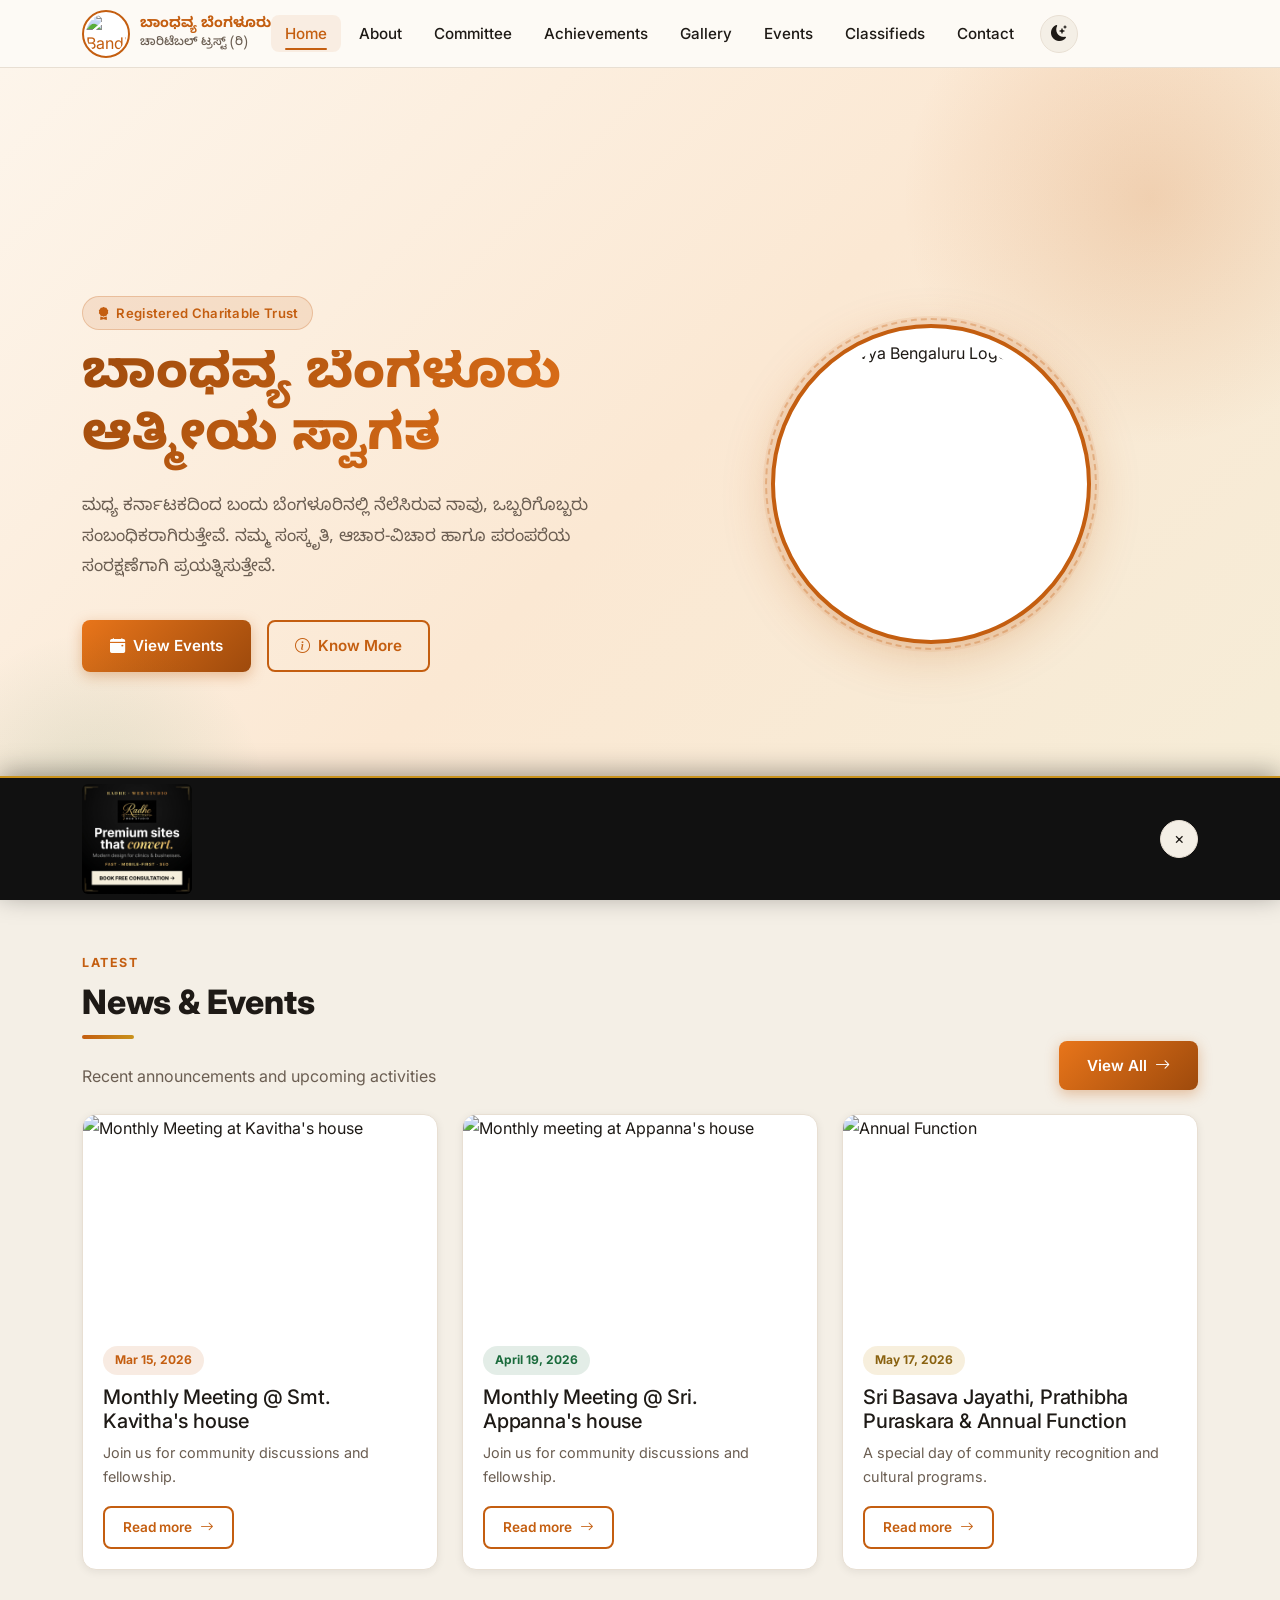
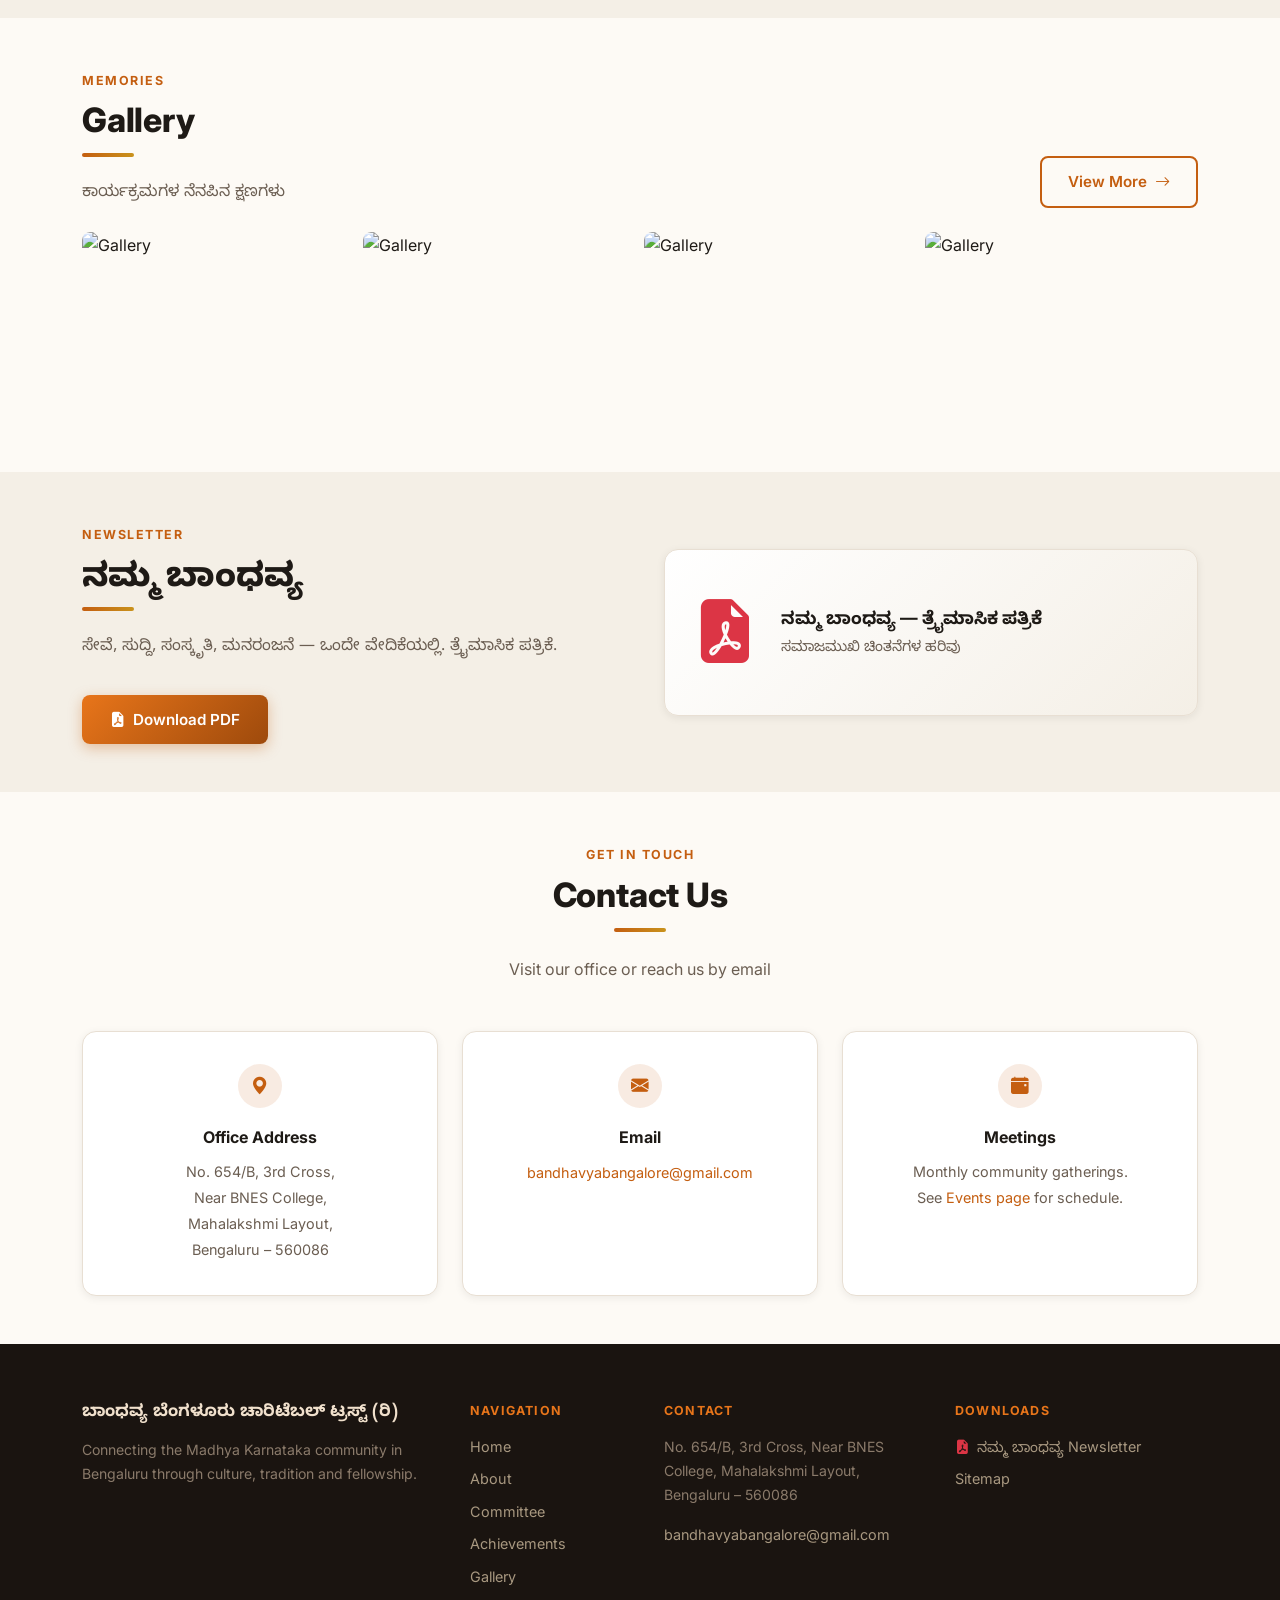
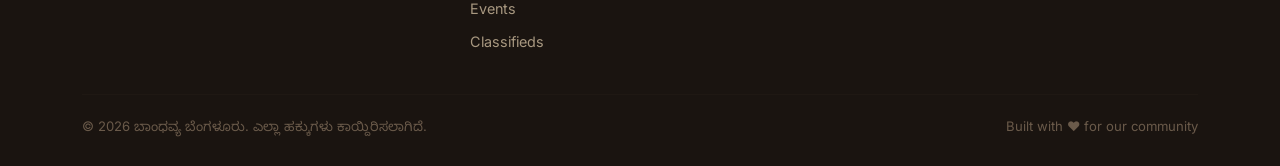
==== index.html @ 31bcb701 "Added classifieds" ====
<!doctype html>
<html lang="en" data-theme="light">

<head>
  <meta charset="utf-8" />
  <meta name="viewport" content="width=device-width, initial-scale=1" />
  <title>Bandhavya Bengaluru — Official Website</title>
  <meta name="description"
    content="Official website of Bandhavya Bengaluru Charitable Trust (R). Explore our activities, events, gallery, and ways to connect with our community." />
  <link rel="icon" href="favicon.ico" />
  <link href="https://cdn.jsdelivr.net/npm/bootstrap@5.3.3/dist/css/bootstrap.min.css" rel="stylesheet" />
  <link href="https://cdn.jsdelivr.net/npm/bootstrap-icons@1.11.3/font/bootstrap-icons.css" rel="stylesheet" />
  <link href="assets/css/style.css" rel="stylesheet" />
</head>

<body>



  <!-- ── Navbar ── -->
  <nav class="site-navbar" id="siteNavbar">
    <div class="container h-100 d-flex align-items-center justify-content-between">
      <a class="navbar-brand-logo" href="index.html"><img src="assets/images/logos/logo.png" alt="Bandhavya Bengaluru Logo" class="nav-logo"/><span class="navbar-brand-text kannada">ಬಾಂಧವ್ಯ ಬೆಂಗಳೂರು<br/><small>ಚಾರಿಟೆಬಲ್ ಟ್ರಸ್ಟ್ (ರಿ)</small></span></a>

      <button class="navbar-toggler d-lg-none border-0 bg-transparent" type="button" data-bs-toggle="collapse"
        data-bs-target="#mainNav" aria-controls="mainNav" aria-expanded="false" aria-label="Toggle navigation"
        style="font-size:1.4rem;color:var(--text);">
        <i class="bi bi-list"></i>
      </button>

      <div class="collapse navbar-collapse d-lg-flex align-items-center gap-1" id="mainNav">
        <a class="nav-link active" href="index.html">Home</a>
        <a class="nav-link" href="about.html">About</a>
        <a class="nav-link" href="committee.html">Committee</a>
        <a class="nav-link" href="achievements.html">Achievements</a>
        <a class="nav-link" href="gallery.html">Gallery</a>
        <a class="nav-link" href="events.html">Events</a>
        <a class="nav-link" href="classifieds.html">Classifieds</a>
        <a class="nav-link" href="#contact">Contact</a>
        <button class="btn-theme ms-2" id="themeToggle" title="Toggle dark mode">
          <i class="bi bi-moon-stars-fill" id="themeIcon"></i>
        </button>
      </div>
    </div>
  </nav>

  <!-- ── Hero ── -->
  <section class="hero-section">
    <div class="container">
      <div class="row align-items-center g-5">
        <div class="col-lg-6 reveal">
          <div class="hero-badge"><i class="bi bi-award-fill"></i> Registered Charitable Trust</div>
          <h1 class="hero-title kannada">ಬಾಂಧವ್ಯ ಬೆಂಗಳೂರು<br />ಆತ್ಮೀಯ ಸ್ವಾಗತ</h1>
          <p class="hero-subtitle">ಮಧ್ಯ ಕರ್ನಾಟಕದಿಂದ ಬಂದು ಬೆಂಗಳೂರಿನಲ್ಲಿ ನೆಲೆಸಿರುವ ನಾವು, ಒಬ್ಬರಿಗೊಬ್ಬರು
            ಸಂಬಂಧಿಕರಾಗಿರುತ್ತೇವೆ. ನಮ್ಮ ಸಂಸ್ಕೃತಿ, ಆಚಾರ-ವಿಚಾರ ಹಾಗೂ ಪರಂಪರೆಯ ಸಂರಕ್ಷಣೆಗಾಗಿ ಪ್ರಯತ್ನಿಸುತ್ತೇವೆ.</p>
          <div class="d-flex flex-wrap gap-3">
            <a class="btn-brand" href="events.html"><i class="bi bi-calendar-event-fill"></i> View Events</a>
            <a class="btn-outline-brand" href="about.html"><i class="bi bi-info-circle"></i> Know More</a>
          </div>
        </div>
        <div class="col-lg-6 reveal reveal-delay-2 d-flex justify-content-center align-items-center">
          <div class="hero-logo-wrap">
            <img src="assets/images/logos/logo.png" alt="Bandhavya Bengaluru Logo" class="hero-logo-img"/>
          </div>
        </div>
      </div>
    </div>
  </section>



  <!-- ── News & Events ── -->
  <section class="py-5 bg-muted-section" id="events-preview">
    <div class="container">
      <div class="d-flex justify-content-between align-items-end mb-4 flex-wrap gap-2">
        <div class="reveal">
          <span class="section-label">Latest</span>
          <h2 class="section-title">News &amp; Events</h2>
          <div class="divider"></div>
          <p class="section-sub mb-0">Recent announcements and upcoming activities</p>
        </div>
        <a class="btn-brand reveal" href="events.html">View All <i class="bi bi-arrow-right"></i></a>
      </div>
      <div class="row g-4">
        <div class="col-md-4 reveal reveal-delay-1">
          <article class="site-card">
            <div style="overflow:hidden;">
              <img class="card-img" src="assets/images/events/ev-1.jpg" alt="Monthly Meeting at Kavitha's house" />
            </div>
            <div class="card-body">
              <span class="event-badge badge-orange">Mar 15, 2026</span>
              <h3 class="h5 mb-2">Monthly Meeting @ Smt. Kavitha's house</h3>
              <p class="mb-3" style="color:var(--text-muted);font-size:.9rem;">Join us for community discussions and
                fellowship.</p>
              <a class="btn-outline-brand" style="font-size:.85rem;padding:8px 18px;" href="events.html">Read more <i
                  class="bi bi-arrow-right"></i></a>
            </div>
          </article>
        </div>
        <div class="col-md-4 reveal reveal-delay-2">
          <article class="site-card">
            <div style="overflow:hidden;">
              <img class="card-img" src="assets/images/events/ev-1.jpg" alt="Monthly meeting at Appanna's house" />
            </div>
            <div class="card-body">
              <span class="event-badge badge-green">April 19, 2026</span>
              <h3 class="h5 mb-2">Monthly Meeting @ Sri. Appanna's house</h3>
              <p class="mb-3" style="color:var(--text-muted);font-size:.9rem;">Join us for community discussions and
                fellowship.</p>
              <a class="btn-outline-brand" style="font-size:.85rem;padding:8px 18px;" href="events.html">Read more <i
                  class="bi bi-arrow-right"></i></a>
            </div>
          </article>
        </div>
        <div class="col-md-4 reveal reveal-delay-3">
          <article class="site-card">
            <div style="overflow:hidden;">
              <img class="card-img" src="assets/images/events/ev-3.jpg" alt="Annual Function" />
            </div>
            <div class="card-body">
              <span class="event-badge badge-gold">May 17, 2026</span>
              <h3 class="h5 mb-2">Sri Basava Jayathi, Prathibha Puraskara &amp; Annual Function</h3>
              <p class="mb-3" style="color:var(--text-muted);font-size:.9rem;">A special day of community recognition
                and cultural programs.</p>
              <a class="btn-outline-brand" style="font-size:.85rem;padding:8px 18px;" href="events.html">Read more <i
                  class="bi bi-arrow-right"></i></a>
            </div>
          </article>
        </div>
      </div>
    </div>
  </section>

  <!-- ── Gallery Preview ── -->
  <section class="py-5">
    <div class="container">
      <div class="d-flex justify-content-between align-items-end mb-4 flex-wrap gap-2">
        <div class="reveal">
          <span class="section-label">Memories</span>
          <h2 class="section-title">Gallery</h2>
          <div class="divider"></div>
          <p class="section-sub mb-0 kannada">ಕಾರ್ಯಕ್ರಮಗಳ ನೆನಪಿನ ಕ್ಷಣಗಳು</p>
        </div>
        <a class="btn-outline-brand reveal" href="gallery.html">View More <i class="bi bi-arrow-right"></i></a>
      </div>
      <div class="row g-2 reveal">
        <div class="col-6 col-md-3">
          <div class="gallery-item" data-bs-toggle="modal" data-bs-target="#lightboxModal"
            data-img="assets/images/gallery/g1.jpg">
            <img src="assets/images/gallery/g1.jpg" alt="Gallery"
              style="height:180px;object-fit:cover;width:100%;border-radius:var(--radius-sm);" />
            <div class="gallery-overlay"><i class="bi bi-zoom-in"></i></div>
          </div>
        </div>
        <div class="col-6 col-md-3">
          <div class="gallery-item" data-bs-toggle="modal" data-bs-target="#lightboxModal"
            data-img="assets/images/gallery/g2.jpg">
            <img src="assets/images/gallery/g2.jpg" alt="Gallery"
              style="height:180px;object-fit:cover;width:100%;border-radius:var(--radius-sm);" />
            <div class="gallery-overlay"><i class="bi bi-zoom-in"></i></div>
          </div>
        </div>
        <div class="col-6 col-md-3">
          <div class="gallery-item" data-bs-toggle="modal" data-bs-target="#lightboxModal"
            data-img="assets/images/gallery/g3.jpg">
            <img src="assets/images/gallery/g3.jpg" alt="Gallery"
              style="height:180px;object-fit:cover;width:100%;border-radius:var(--radius-sm);" />
            <div class="gallery-overlay"><i class="bi bi-zoom-in"></i></div>
          </div>
        </div>
        <div class="col-6 col-md-3">
          <div class="gallery-item" data-bs-toggle="modal" data-bs-target="#lightboxModal"
            data-img="assets/images/gallery/g4.jpg">
            <img src="assets/images/gallery/g4.jpg" alt="Gallery"
              style="height:180px;object-fit:cover;width:100%;border-radius:var(--radius-sm);" />
            <div class="gallery-overlay"><i class="bi bi-zoom-in"></i></div>
          </div>
        </div>
      </div>
    </div>
  </section>

  <!-- ── Newsletter Download ── -->
  <section class="py-5 bg-muted-section">
    <div class="container">
      <div class="row align-items-center g-5">
        <div class="col-lg-6 reveal">
          <span class="section-label">Newsletter</span>
          <h2 class="section-title">ನಮ್ಮ ಬಾಂಧವ್ಯ</h2>
          <div class="divider"></div>
          <p class="section-sub kannada">ಸೇವೆ, ಸುದ್ದಿ, ಸಂಸ್ಕೃತಿ, ಮನರಂಜನೆ — ಒಂದೇ ವೇದಿಕೆಯಲ್ಲಿ. ತ್ರೈಮಾಸಿಕ ಪತ್ರಿಕೆ.</p>
          <a href="assets/newsletters/namma-bandhavya.pdf" target="_blank" rel="noopener" class="btn-brand">
            <i class="bi bi-file-earmark-pdf-fill"></i> Download PDF
          </a>
        </div>
        <div class="col-lg-6 reveal reveal-delay-2">
          <div class="download-card d-flex align-items-center gap-4">
            <i class="bi bi-file-earmark-pdf-fill text-danger" style="font-size:4rem;flex-shrink:0;"></i>
            <div>
              <div class="fw-bold mb-1" style="font-size:1.1rem;">ನಮ್ಮ ಬಾಂಧವ್ಯ — ತ್ರೈಮಾಸಿಕ ಪತ್ರಿಕೆ</div>
              <div style="color:var(--text-muted);font-size:.9rem;" class="kannada">ಸಮಾಜಮುಖಿ ಚಿಂತನೆಗಳ ಹರಿವು</div>
            </div>
          </div>
        </div>
      </div>
    </div>
  </section>


  <!-- ── Contact ── -->
  <section class="py-5" id="contact">
    <div class="container">
      <div class="text-center mb-5 reveal">
        <span class="section-label">Get in Touch</span>
        <h2 class="section-title">Contact Us</h2>
        <div class="divider mx-auto"></div>
        <p class="section-sub">Visit our office or reach us by email</p>
      </div>
      <div class="row g-4 justify-content-center">
        <div class="col-md-4 reveal reveal-delay-1">
          <div class="contact-card text-center h-100">
            <div class="contact-icon mx-auto mb-3"><i class="bi bi-geo-alt-fill"></i></div>
            <div class="fw-bold mb-2">Office Address</div>
            <div style="color:var(--text-muted);font-size:.9rem;line-height:1.8;">
              No. 654/B, 3rd Cross,<br />Near BNES College,<br />Mahalakshmi Layout,<br />Bengaluru – 560086
            </div>
          </div>
        </div>
        <div class="col-md-4 reveal reveal-delay-2">
          <div class="contact-card text-center h-100">
            <div class="contact-icon mx-auto mb-3"><i class="bi bi-envelope-fill"></i></div>
            <div class="fw-bold mb-2">Email</div>
            <a href="mailto:bandhavyabangalore@gmail.com"
              style="color:var(--brand);font-size:.9rem;">bandhavyabangalore@gmail.com</a>
          </div>
        </div>
        <div class="col-md-4 reveal reveal-delay-3">
          <div class="contact-card text-center h-100">
            <div class="contact-icon mx-auto mb-3"><i class="bi bi-calendar-event-fill"></i></div>
            <div class="fw-bold mb-2">Meetings</div>
            <div style="color:var(--text-muted);font-size:.9rem;line-height:1.8;">Monthly community gatherings.<br />See
              <a href="events.html" style="color:var(--brand);">Events page</a> for schedule.</div>
          </div>
        </div>
      </div>
    </div>
  </section>

  <!-- ── Footer ── -->
  <footer class="site-footer">
    <div class="container">
      <div class="row g-5">
        <div class="col-lg-4">
          <div class="footer-brand kannada">ಬಾಂಧವ್ಯ ಬೆಂಗಳೂರು ಚಾರಿಟೆಬಲ್ ಟ್ರಸ್ಟ್ (ರಿ)</div>
          <p class="footer-tagline mt-2">Connecting the Madhya Karnataka community in Bengaluru through culture,
            tradition and fellowship.</p>
        </div>
        <div class="col-sm-6 col-lg-2">
          <div class="footer-heading">Navigation</div>
          <a class="footer-link" href="index.html">Home</a>
          <a class="footer-link" href="about.html">About</a>
          <a class="footer-link" href="committee.html">Committee</a>
          <a class="footer-link" href="achievements.html">Achievements</a>
          <a class="footer-link" href="gallery.html">Gallery</a>
          <a class="footer-link" href="events.html">Events</a>
          <a class="footer-link" href="classifieds.html">Classifieds</a>
        </div>
        <div class="col-sm-6 col-lg-3">
          <div class="footer-heading">Contact</div>
          <p class="footer-tagline">No. 654/B, 3rd Cross, Near BNES College, Mahalakshmi Layout, Bengaluru – 560086</p>
          <a class="footer-link" href="mailto:bandhavyabangalore@gmail.com">bandhavyabangalore@gmail.com</a>
        </div>
        <div class="col-lg-3">
          <div class="footer-heading">Downloads</div>
          <a class="footer-link d-flex align-items-center gap-2" href="assets/newsletters/namma-bandhavya.pdf"
            target="_blank" rel="noopener">
            <i class="bi bi-file-earmark-pdf-fill text-danger"></i> ನಮ್ಮ ಬಾಂಧವ್ಯ Newsletter
          </a>
          <a class="footer-link" href="sitemap.xml">Sitemap</a>
        </div>
      </div>
      <hr class="footer-divider" />
      <div class="d-flex justify-content-between flex-wrap gap-2">
        <span class="footer-copy">© <span id="year"></span> ಬಾಂಧವ್ಯ ಬೆಂಗಳೂರು. ಎಲ್ಲಾ ಹಕ್ಕುಗಳು ಕಾಯ್ದಿರಿಸಲಾಗಿದೆ.</span>
        <span class="footer-copy">Built with ❤️ for our community</span>
      </div>
    </div>
  </footer>

  <!-- ── Lightbox Modal ── -->
  <div class="modal fade lightbox-modal" id="lightboxModal" tabindex="-1" aria-hidden="true">
    <div class="modal-dialog modal-dialog-centered modal-lg" style="position:relative;">
      <div class="modal-content">
        <div class="modal-body p-2">
          <button class="lightbox-close" data-bs-dismiss="modal" aria-label="Close">×</button>
          <img id="lightboxImg" src="" alt="Gallery image"
            style="border-radius:var(--radius-md);max-height:82vh;object-fit:contain;width:100%;" />
        </div>
      </div>
    </div>
  </div>

  <!-- ── Sticky Ad ── -->
  <div id="adRibbon" class="ad-ribbon d-none" role="region" aria-label="Sponsored">
    <div class="container d-flex align-items-center justify-content-between gap-2">
      <a href="https://radhewebstudio.com" target="_blank" rel="noopener nofollow sponsored" class="flex-grow-1" aria-label="Radhe Web Studio — Premium websites">
        <img src="assets/images/ads/radhe-webstudio-ad.png" alt="Radhe Web Studio — Premium sites that convert" loading="lazy" />
      </a>
      <button class="btn-theme" id="adRibbonClose" aria-label="Close advertisement" title="Close">×</button>
    </div>
  </div>

  <script src="https://cdn.jsdelivr.net/npm/bootstrap@5.3.3/dist/js/bootstrap.bundle.min.js"></script>
  <script>
    // ── Year
    document.getElementById('year').textContent = new Date().getFullYear();

    // ── Dark Mode
    const root = document.documentElement;
    const toggleBtn = document.getElementById('themeToggle');
    const icon = document.getElementById('themeIcon');
    const saved = localStorage.getItem('bbct-theme') || 'light';
    root.setAttribute('data-theme', saved);
    icon.className = saved === 'dark' ? 'bi bi-sun-fill' : 'bi bi-moon-stars-fill';
    toggleBtn.addEventListener('click', () => {
      const next = root.getAttribute('data-theme') === 'dark' ? 'light' : 'dark';
      root.setAttribute('data-theme', next);
      localStorage.setItem('bbct-theme', next);
      icon.className = next === 'dark' ? 'bi bi-sun-fill' : 'bi bi-moon-stars-fill';
    });

    // ── Navbar scroll shadow
    window.addEventListener('scroll', () => {
      document.getElementById('siteNavbar').classList.toggle('scrolled', window.scrollY > 20);
    });

    // ── Active nav
    document.querySelectorAll('.site-navbar .nav-link').forEach(a => {
      const page = location.pathname.split('/').pop() || 'index.html';
      if (a.getAttribute('href') === page || (page === '' && a.getAttribute('href') === 'index.html')) {
        a.classList.add('active');
      }
    });

    // ── Mobile nav collapse on link click
    document.querySelectorAll('#mainNav .nav-link').forEach(link => {
      link.addEventListener('click', () => {
        const nav = document.getElementById('mainNav');
        const bsCollapse = bootstrap.Collapse.getInstance(nav);
        if (bsCollapse && nav.classList.contains('show')) bsCollapse.hide();
      });
    });

    // ── Scroll reveal
    const observer = new IntersectionObserver((entries) => {
      entries.forEach(e => { if (e.isIntersecting) { e.target.classList.add('visible'); observer.unobserve(e.target); } });
    }, { threshold: 0.12 });
    document.querySelectorAll('.reveal').forEach(el => observer.observe(el));

    // ── Counter animation
    function animateCounter(el) {
      const target = +el.dataset.target;
      const duration = 1600;
      const step = target / (duration / 16);
      let current = 0;
      const timer = setInterval(() => {
        current += step;
        if (current >= target) { el.textContent = target + '+'; clearInterval(timer); }
        else { el.textContent = Math.floor(current); }
      }, 16);
    }
    const statsObs = new IntersectionObserver((entries) => {
      entries.forEach(e => {
        if (e.isIntersecting) {
          e.target.querySelectorAll('[data-target]').forEach(animateCounter);
          statsObs.unobserve(e.target);
        }
      });
    }, { threshold: 0.3 });
    document.querySelectorAll('.stats-section').forEach(s => statsObs.observe(s));

    // ── Lightbox
    document.querySelectorAll('[data-img]').forEach(el => {
      el.addEventListener('click', () => {
        document.getElementById('lightboxImg').src = el.dataset.img;
      });
    });

    // ── Ad ribbon
    const ribbon = document.getElementById('adRibbon');
    setTimeout(() => ribbon && ribbon.classList.remove('d-none'), 1200);
    document.getElementById('adRibbonClose')?.addEventListener('click', () => {
      ribbon.classList.add('d-none');
    });
  </script>
</body>

</html>
---- assets/css/style.css ----
/* =====================================================
   BANDHAVYA BENGALURU — Global Design System
   ===================================================== */

/* ── Google Fonts ── */
@import url('https://fonts.googleapis.com/css2?family=Noto+Sans+Kannada:wght@400;500;600;700&family=Inter:wght@400;500;600;700;800&display=swap');

/* ── CSS Variables ── */
:root {
  --brand:        #C45E10;
  --brand-light:  #E8751A;
  --brand-dark:   #9E4A0C;
  --green:        #1A6B3C;
  --green-light:  #22894E;
  --gold:         #C9921C;
  --bg:           #FDFAF5;
  --bg-card:      #FFFFFF;
  --bg-muted:     #F4EFE6;
  --text:         #1E1A16;
  --text-muted:   #6B5E52;
  --border:       #E8DFD3;
  --shadow-sm:    0 2px 8px rgba(0,0,0,.07);
  --shadow-md:    0 8px 28px rgba(0,0,0,.10);
  --shadow-lg:    0 16px 48px rgba(0,0,0,.14);
  --radius-sm:    8px;
  --radius-md:    14px;
  --radius-lg:    22px;
  --transition:   0.28s cubic-bezier(.4,0,.2,1);
  --navbar-h:     68px;
}

[data-theme="dark"] {
  --bg:         #14110D;
  --bg-card:    #1F1B16;
  --bg-muted:   #2A2318;
  --text:       #F0E8DC;
  --text-muted: #A89880;
  --border:     #3A3028;
  --shadow-sm:  0 2px 8px rgba(0,0,0,.3);
  --shadow-md:  0 8px 28px rgba(0,0,0,.4);
  --shadow-lg:  0 16px 48px rgba(0,0,0,.5);
}

/* ── Reset & Base ── */
*, *::before, *::after { box-sizing: border-box; margin: 0; padding: 0; }

html { scroll-behavior: smooth; font-size: 16px; }

body {
  font-family: 'Inter', 'Noto Sans Kannada', system-ui, sans-serif;
  background: var(--bg);
  color: var(--text);
  line-height: 1.7;
  transition: background var(--transition), color var(--transition);
}

h1,h2,h3,h4,h5,h6 {
  font-weight: 700;
  line-height: 1.25;
  color: var(--text);
  letter-spacing: -0.2px;
}

a { color: var(--brand); text-decoration: none; transition: color var(--transition); }
a:hover { color: var(--brand-dark); }

img { max-width: 100%; height: auto; display: block; }

section { scroll-margin-top: var(--navbar-h); }

/* ── Scrollbar ── */
::-webkit-scrollbar { width: 6px; }
::-webkit-scrollbar-track { background: var(--bg-muted); }
::-webkit-scrollbar-thumb { background: var(--brand); border-radius: 99px; }

/* =====================================================
   TOPBAR
   ===================================================== */
.topbar {
  background: var(--brand-dark);
  color: #fff;
  font-size: .88rem;
  padding: 6px 0;
}
.topbar a { color: #ffe0c8; }
.topbar a:hover { color: #fff; }

/* =====================================================
   NAVBAR
   ===================================================== */
.site-navbar {
  position: sticky;
  top: 0;
  z-index: 1050;
  height: var(--navbar-h);
  background: rgba(253,250,245,.92);
  backdrop-filter: blur(14px);
  -webkit-backdrop-filter: blur(14px);
  border-bottom: 1px solid var(--border);
  transition: background var(--transition), box-shadow var(--transition);
}
[data-theme="dark"] .site-navbar {
  background: rgba(20,17,13,.92);
}
.site-navbar.scrolled {
  box-shadow: var(--shadow-md);
}

/* Mobile nav dropdown — solid full-width background */
@media (max-width: 991px) {
  .site-navbar {
    height: auto;
    min-height: var(--navbar-h);
  }
  .site-navbar > .container {
    flex-wrap: wrap;
    padding-top: 10px;
    padding-bottom: 10px;
  }
  .navbar-collapse.show,
  .navbar-collapse.collapsing {
    width: 100vw;
    position: absolute;
    top: 100%;
    left: 0;
    right: 0;
    background: var(--bg-card);
    border-top: 2px solid var(--brand);
    border-bottom: 1px solid var(--border);
    box-shadow: 0 8px 24px rgba(0,0,0,.12);
    padding: 8px 20px 16px;
    z-index: 999;
  }
  [data-theme="dark"] .navbar-collapse.show,
  [data-theme="dark"] .navbar-collapse.collapsing {
    background: var(--bg-card);
    box-shadow: 0 8px 24px rgba(0,0,0,.4);
  }
  .navbar-collapse .nav-link {
    padding: 12px 16px !important;
    border-radius: var(--radius-sm);
    display: block;
    border-bottom: 1px solid var(--border);
  }
  .navbar-collapse .nav-link:last-of-type {
    border-bottom: none;
  }
  .navbar-collapse .btn-theme {
    margin-top: 12px;
    margin-left: 4px;
  }
}
.navbar-brand-logo {
  display: flex;
  align-items: center;
  gap: 10px;
  text-decoration: none;
  flex-shrink: 0;
}
.navbar-brand-logo:hover { opacity: .88; }
.nav-logo {
  width: 48px;
  height: 48px;
  object-fit: contain;
  border-radius: 50%;
  border: 2px solid var(--brand);
  padding: 2px;
  background: #fff;
  flex-shrink: 0;
  transition: transform var(--transition), box-shadow var(--transition);
}
.navbar-brand-logo:hover .nav-logo {
  transform: scale(1.07);
  box-shadow: 0 0 0 3px rgba(196,94,16,.25);
}
.navbar-brand-text {
  font-family: 'Noto Sans Kannada', sans-serif;
  font-size: .9rem;
  font-weight: 700;
  color: var(--brand) !important;
  line-height: 1.35;
  max-width: 200px;
}
.navbar-brand-text small {
  font-size: .75rem;
  font-weight: 500;
  color: var(--text-muted);
  display: block;
}
.nav-link {
  font-weight: 500;
  font-size: .95rem;
  color: var(--text) !important;
  padding: 6px 14px !important;
  border-radius: var(--radius-sm);
  position: relative;
  transition: color var(--transition), background var(--transition);
}
.nav-link::after {
  content: '';
  position: absolute;
  bottom: 2px; left: 50%; right: 50%;
  height: 2px;
  background: var(--brand);
  border-radius: 99px;
  transition: left var(--transition), right var(--transition);
}
.nav-link:hover, .nav-link.active {
  color: var(--brand) !important;
  background: rgba(196,94,16,.08);
}
.nav-link:hover::after, .nav-link.active::after {
  left: 14px; right: 14px;
}

/* Dark mode toggle button */
.btn-theme {
  width: 38px; height: 38px;
  border: 1px solid var(--border);
  border-radius: 50%;
  background: var(--bg-muted);
  color: var(--text);
  display: flex; align-items: center; justify-content: center;
  cursor: pointer;
  transition: all var(--transition);
  font-size: 1rem;
}
.btn-theme:hover {
  background: var(--brand);
  color: #fff;
  border-color: var(--brand);
}

/* =====================================================
   DEV NOTICE (scrolling ticker)
   ===================================================== */
.dev-notice {
  background: #FFF3CD;
  border-bottom: 1px solid #FFE69C;
  overflow: hidden;
  white-space: nowrap;
}
[data-theme="dark"] .dev-notice {
  background: #2A2010;
  border-color: #4A3A10;
}
.dev-notice span {
  display: inline-block;
  padding-left: 100%;
  animation: ticker 22s linear infinite;
  font-size: .88rem;
  color: #664D03;
  font-weight: 500;
}
[data-theme="dark"] .dev-notice span { color: #C9921C; }
@keyframes ticker {
  0%   { transform: translateX(0); }
  100% { transform: translateX(-100%); }
}

/* =====================================================
   HERO
   ===================================================== */
.hero-section {
  min-height: calc(100vh - var(--navbar-h));
  background: linear-gradient(135deg, #FDF5EB 0%, #FBE8D3 50%, #F5EDD8 100%);
  display: flex;
  align-items: center;
  padding: 80px 0;
  position: relative;
  overflow: hidden;
}
[data-theme="dark"] .hero-section {
  background: linear-gradient(135deg, #1A1410 0%, #201810 50%, #1E1A12 100%);
}
.hero-section::before {
  content: '';
  position: absolute;
  top: -120px; right: -120px;
  width: 500px; height: 500px;
  background: radial-gradient(circle, rgba(196,94,16,.18) 0%, transparent 70%);
  border-radius: 50%;
  pointer-events: none;
}
.hero-section::after {
  content: '';
  position: absolute;
  bottom: -80px; left: -80px;
  width: 350px; height: 350px;
  background: radial-gradient(circle, rgba(26,107,60,.12) 0%, transparent 70%);
  border-radius: 50%;
  pointer-events: none;
}
.hero-badge {
  display: inline-flex;
  align-items: center;
  gap: 6px;
  background: rgba(196,94,16,.12);
  border: 1px solid rgba(196,94,16,.25);
  color: var(--brand);
  font-size: .82rem;
  font-weight: 600;
  padding: 5px 14px;
  border-radius: 99px;
  margin-bottom: 20px;
  letter-spacing: .3px;
}
.hero-title {
  font-size: clamp(2rem, 5vw, 3.2rem);
  font-weight: 800;
  font-family: 'Noto Sans Kannada', 'Inter', sans-serif;
  line-height: 1.2;
  margin-bottom: 20px;
  background: linear-gradient(135deg, var(--brand-dark), var(--brand-light));
  -webkit-background-clip: text;
  -webkit-text-fill-color: transparent;
  background-clip: text;
}
.hero-subtitle {
  font-size: 1.05rem;
  color: var(--text-muted);
  margin-bottom: 36px;
  font-family: 'Noto Sans Kannada', sans-serif;
  line-height: 1.8;
}
.hero-img { display: none; } /* kept for reference, replaced by logo */
.hero-img:hover { transform: scale(1.01); }

/* Hero logo display */
.hero-logo-wrap {
  position: relative;
  display: inline-flex;
  align-items: center;
  justify-content: center;
}
.hero-logo-wrap::before {
  content: '';
  position: absolute;
  inset: -18px;
  border-radius: 50%;
  background: radial-gradient(circle, rgba(196,94,16,.18) 0%, transparent 70%);
  animation: logoPulse 3s ease-in-out infinite;
}
.hero-logo-wrap::after {
  content: '';
  position: absolute;
  inset: -6px;
  border-radius: 50%;
  border: 2px dashed rgba(196,94,16,.3);
  animation: logoPulse 3s ease-in-out infinite reverse;
}
@keyframes logoPulse {
  0%, 100% { transform: scale(1); opacity: 1; }
  50%       { transform: scale(1.06); opacity: .7; }
}
.hero-logo-img {
  width: 320px;
  height: 320px;
  object-fit: contain;
  border-radius: 50%;
  border: 4px solid var(--brand);
  background: #fff;
  padding: 12px;
  box-shadow: 0 12px 48px rgba(196,94,16,.25), 0 0 0 8px rgba(196,94,16,.08);
  position: relative;
  z-index: 1;
  transition: transform .4s ease, box-shadow .4s ease;
}
.hero-logo-img:hover {
  transform: scale(1.03);
  box-shadow: 0 20px 60px rgba(196,94,16,.35), 0 0 0 12px rgba(196,94,16,.12);
}
@media (max-width: 991px) {
  .hero-logo-img { width: 220px; height: 220px; }
}

/* =====================================================
   BUTTONS
   ===================================================== */
.btn-brand {
  background: linear-gradient(135deg, var(--brand-light), var(--brand-dark));
  color: #fff !important;
  border: none;
  padding: 12px 28px;
  border-radius: var(--radius-sm);
  font-weight: 600;
  font-size: .95rem;
  display: inline-flex; align-items: center; gap: 8px;
  box-shadow: 0 4px 14px rgba(196,94,16,.35);
  transition: all var(--transition);
  cursor: pointer;
  text-decoration: none;
}
.btn-brand:hover {
  transform: translateY(-2px);
  box-shadow: 0 8px 22px rgba(196,94,16,.45);
  color: #fff !important;
}
.btn-outline-brand {
  background: transparent;
  color: var(--brand) !important;
  border: 2px solid var(--brand);
  padding: 11px 26px;
  border-radius: var(--radius-sm);
  font-weight: 600;
  font-size: .95rem;
  display: inline-flex; align-items: center; gap: 8px;
  transition: all var(--transition);
  text-decoration: none;
}
.btn-outline-brand:hover {
  background: var(--brand);
  color: #fff !important;
  transform: translateY(-2px);
}
.btn-green {
  background: linear-gradient(135deg, var(--green-light), var(--green));
  color: #fff !important;
  border: none;
  padding: 12px 28px;
  border-radius: var(--radius-sm);
  font-weight: 600;
  display: inline-flex; align-items: center; gap: 8px;
  transition: all var(--transition);
  text-decoration: none;
}
.btn-green:hover { transform: translateY(-2px); color: #fff !important; }

/* =====================================================
   SECTION HEADINGS
   ===================================================== */
.section-label {
  display: inline-block;
  font-size: .78rem;
  font-weight: 700;
  letter-spacing: 1.5px;
  text-transform: uppercase;
  color: var(--brand);
  margin-bottom: 8px;
}
.section-title {
  font-size: clamp(1.5rem, 3vw, 2.1rem);
  font-weight: 800;
  margin-bottom: .5rem;
}
.section-sub {
  color: var(--text-muted);
  font-size: 1rem;
  margin-bottom: 2rem;
}
.divider {
  width: 52px; height: 4px;
  background: linear-gradient(90deg, var(--brand), var(--gold));
  border-radius: 99px;
  margin: 12px 0 24px;
}

/* =====================================================
   STATS COUNTER
   ===================================================== */
.stats-section {
  background: linear-gradient(135deg, var(--brand-dark), var(--brand));
  color: #fff;
  padding: 60px 0;
}
.stat-item { text-align: center; }
.stat-number {
  font-size: 2.8rem;
  font-weight: 800;
  color: #fff;
  line-height: 1;
  margin-bottom: 6px;
}
.stat-label {
  font-size: .9rem;
  color: rgba(255,255,255,.78);
  font-weight: 500;
}
.stat-icon {
  font-size: 2rem;
  color: rgba(255,255,255,.6);
  margin-bottom: 10px;
}

/* =====================================================
   CARDS
   ===================================================== */
.site-card {
  background: var(--bg-card);
  border-radius: var(--radius-md);
  border: 1px solid var(--border);
  box-shadow: var(--shadow-sm);
  overflow: hidden;
  transition: transform var(--transition), box-shadow var(--transition);
  height: 100%;
}
.site-card:hover {
  transform: translateY(-5px);
  box-shadow: var(--shadow-md);
}
.site-card .card-img {
  width: 100%;
  height: 210px;
  object-fit: cover;
  transition: transform .4s ease;
}
.site-card:hover .card-img { transform: scale(1.04); }
.site-card .card-body {
  padding: 20px;
}
.event-badge {
  display: inline-block;
  font-size: .75rem;
  font-weight: 700;
  padding: 4px 12px;
  border-radius: 99px;
  margin-bottom: 10px;
}
.badge-orange { background: rgba(196,94,16,.12); color: var(--brand); }
.badge-green  { background: rgba(26,107,60,.12);  color: var(--green); }
.badge-gold   { background: rgba(201,146,28,.15); color: #8A6210; }
[data-theme="dark"] .badge-gold { color: var(--gold); }

/* =====================================================
   GALLERY GRID
   ===================================================== */
.gallery-grid { columns: 3; column-gap: 12px; }
@media(max-width:768px) { .gallery-grid { columns: 2; } }
@media(max-width:480px) { .gallery-grid { columns: 1; } }
.gallery-item {
  break-inside: avoid;
  margin-bottom: 12px;
  position: relative;
  overflow: hidden;
  border-radius: var(--radius-sm);
  cursor: pointer;
}
.gallery-item img {
  width: 100%;
  height: auto;
  display: block;
  transition: transform .4s ease;
}
.gallery-item:hover img { transform: scale(1.06); }
.gallery-overlay {
  position: absolute;
  inset: 0;
  background: rgba(0,0,0,.38);
  opacity: 0;
  transition: opacity var(--transition);
  display: flex; align-items: center; justify-content: center;
  color: #fff;
  font-size: 1.5rem;
}
.gallery-item:hover .gallery-overlay { opacity: 1; }

/* =====================================================
   COMMITTEE CARDS
   ===================================================== */
.member-card {
  background: var(--bg-card);
  border: 1px solid var(--border);
  border-radius: var(--radius-md);
  padding: 22px 20px;
  box-shadow: var(--shadow-sm);
  transition: transform var(--transition), box-shadow var(--transition);
  height: 100%;
  position: relative;
  overflow: hidden;
}
.member-card::before {
  content: '';
  position: absolute;
  top: 0; left: 0; right: 0;
  height: 4px;
  background: linear-gradient(90deg, var(--brand), var(--gold));
}
.member-card:hover {
  transform: translateY(-4px);
  box-shadow: var(--shadow-md);
}
.member-avatar {
  width: 52px; height: 52px;
  background: linear-gradient(135deg, var(--brand-light), var(--brand-dark));
  border-radius: 50%;
  display: flex; align-items: center; justify-content: center;
  color: #fff;
  font-size: 1.3rem;
  font-weight: 700;
  margin-bottom: 14px;
}
.member-name {
  font-weight: 700;
  font-size: 1rem;
  color: var(--text);
  margin-bottom: 4px;
  font-family: 'Noto Sans Kannada', sans-serif;
}
.member-role {
  font-size: .85rem;
  color: var(--brand);
  font-weight: 600;
}

/* =====================================================
   ACHIEVER CARDS
   ===================================================== */
.achiever-card {
  background: var(--bg-card);
  border: 1px solid var(--border);
  border-radius: var(--radius-md);
  overflow: hidden;
  box-shadow: var(--shadow-sm);
  transition: transform var(--transition), box-shadow var(--transition);
  height: 100%;
}
.achiever-card:hover {
  transform: translateY(-5px);
  box-shadow: var(--shadow-md);
}
.achiever-photo {
  width: 100%;
  height: 260px;
  object-fit: cover;
  cursor: zoom-in;
  transition: transform .4s ease;
}
.achiever-card:hover .achiever-photo { transform: scale(1.04); }
.achiever-body { padding: 18px; }
.achiever-name {
  font-weight: 700;
  font-size: 1.05rem;
  margin-bottom: 4px;
}
.achiever-role {
  color: var(--brand);
  font-weight: 600;
  font-size: .85rem;
  margin-bottom: 10px;
}

/* =====================================================
   EVENTS TABLE
   ===================================================== */
.events-card {
  background: var(--bg-card);
  border: 1px solid var(--border);
  border-radius: var(--radius-md);
  overflow: hidden;
  box-shadow: var(--shadow-sm);
}
.events-table { width: 100%; border-collapse: collapse; }
.events-table thead th {
  background: linear-gradient(135deg, var(--brand-dark), var(--brand));
  color: #fff;
  padding: 14px 18px;
  font-size: .9rem;
  font-weight: 600;
  border: none;
}
.events-table tbody tr {
  border-bottom: 1px solid var(--border);
  transition: background var(--transition);
}
.events-table tbody tr:last-child { border-bottom: none; }
.events-table tbody tr:hover { background: var(--bg-muted); }
.events-table tbody td {
  padding: 14px 18px;
  font-size: .95rem;
  color: var(--text);
  vertical-align: middle;
}
.events-table td:first-child {
  font-weight: 600;
  color: var(--brand);
  white-space: nowrap;
}

/* =====================================================
   CONTACT
   ===================================================== */
.contact-card {
  background: var(--bg-card);
  border: 1px solid var(--border);
  border-radius: var(--radius-md);
  padding: 32px;
  box-shadow: var(--shadow-sm);
}
.contact-icon {
  width: 44px; height: 44px;
  background: rgba(196,94,16,.12);
  border-radius: 50%;
  display: flex; align-items: center; justify-content: center;
  color: var(--brand);
  font-size: 1.1rem;
  flex-shrink: 0;
}
.form-control-custom {
  width: 100%;
  padding: 12px 16px;
  background: var(--bg);
  border: 1.5px solid var(--border);
  border-radius: var(--radius-sm);
  color: var(--text);
  font-size: .95rem;
  font-family: inherit;
  transition: border-color var(--transition), box-shadow var(--transition);
  outline: none;
}
.form-control-custom:focus {
  border-color: var(--brand);
  box-shadow: 0 0 0 3px rgba(196,94,16,.15);
}
.form-control-custom::placeholder { color: var(--text-muted); }

/* =====================================================
   NEWSLETTER / DOWNLOAD
   ===================================================== */
.download-card {
  background: linear-gradient(135deg, var(--bg-card), var(--bg-muted));
  border: 1px solid var(--border);
  border-radius: var(--radius-md);
  padding: 28px;
  box-shadow: var(--shadow-sm);
  transition: transform var(--transition), box-shadow var(--transition);
}
.download-card:hover {
  transform: translateY(-4px);
  box-shadow: var(--shadow-md);
}

/* =====================================================
   PAGE HEADER (inner pages)
   ===================================================== */
.page-header {
  background: linear-gradient(135deg, #FDF0E0, #FBE4CC);
  padding: 64px 0 48px;
  position: relative;
  overflow: hidden;
}
[data-theme="dark"] .page-header {
  background: linear-gradient(135deg, #1F1810, #1A1408);
}
.page-header::after {
  content: '';
  position: absolute;
  bottom: -1px; left: 0; right: 0;
  height: 40px;
  background: var(--bg);
  clip-path: ellipse(55% 100% at 50% 100%);
}

/* =====================================================
   FOOTER
   ===================================================== */
.site-footer {
  background: #1A1410;
  color: #C8B8A8;
  padding: 56px 0 28px;
}
.footer-brand {
  font-family: 'Noto Sans Kannada', sans-serif;
  font-size: 1.05rem;
  font-weight: 700;
  color: #F0E0CC;
  margin-bottom: 10px;
}
.footer-tagline {
  font-size: .88rem;
  color: #8A7A6A;
  line-height: 1.7;
}
.footer-heading {
  font-size: .78rem;
  font-weight: 700;
  letter-spacing: 1.2px;
  text-transform: uppercase;
  color: var(--brand-light);
  margin-bottom: 14px;
}
.footer-link {
  display: block;
  color: #A89880;
  font-size: .9rem;
  margin-bottom: 8px;
  transition: color var(--transition);
}
.footer-link:hover { color: #fff; }
.footer-divider {
  border-color: #2E261E;
  margin: 32px 0 20px;
}
.footer-copy {
  font-size: .82rem;
  color: #6A5A4A;
}

/* =====================================================
   LIGHTBOX MODAL
   ===================================================== */
.lightbox-modal .modal-content {
  background: rgba(10,8,6,.96);
  border: none;
  border-radius: var(--radius-lg);
}
.lightbox-modal .modal-body { padding: 8px; }
.lightbox-modal img {
  border-radius: var(--radius-md);
  max-height: 82vh;
  object-fit: contain;
  width: 100%;
}
.lightbox-close {
  position: absolute;
  top: -14px; right: -14px;
  width: 36px; height: 36px;
  background: var(--brand);
  border: none;
  border-radius: 50%;
  color: #fff;
  font-size: 1rem;
  cursor: pointer;
  display: flex; align-items: center; justify-content: center;
  box-shadow: var(--shadow-md);
  z-index: 10;
}

/* =====================================================
   SCROLL-IN ANIMATIONS
   ===================================================== */
.reveal {
  opacity: 0;
  transform: translateY(30px);
  transition: opacity .6s ease, transform .6s ease;
}
.reveal.visible {
  opacity: 1;
  transform: translateY(0);
}
.reveal-delay-1 { transition-delay: .1s; }
.reveal-delay-2 { transition-delay: .2s; }
.reveal-delay-3 { transition-delay: .3s; }
.reveal-delay-4 { transition-delay: .4s; }

/* =====================================================
   STICKY AD RIBBON
   ===================================================== */
.ad-ribbon {
  position: fixed;
  bottom: 0; left: 0; right: 0;
  background: #111;
  border-top: 2px solid #C9921C;
  z-index: 1040;
  padding: 6px 0;
  box-shadow: 0 -4px 24px rgba(0,0,0,.35);
}
.ad-ribbon img {
  max-height: 110px;
  width: auto;
  display: block;
  object-fit: contain;
  border-radius: 6px;
}

/* =====================================================
   FILTER BUTTONS (Gallery)
   ===================================================== */
.filter-btn {
  padding: 7px 20px;
  border-radius: 99px;
  border: 1.5px solid var(--border);
  background: var(--bg-card);
  color: var(--text-muted);
  font-size: .88rem;
  font-weight: 600;
  cursor: pointer;
  transition: all var(--transition);
}
.filter-btn:hover, .filter-btn.active {
  background: var(--brand);
  border-color: var(--brand);
  color: #fff;
}

/* =====================================================
   SITE LOGO
   ===================================================== */
.site-logo {
  max-height: 40px;
  width: auto;
}

/* =====================================================
   UTILITIES / OVERRIDES
   ===================================================== */
.bg-muted-section { background: var(--bg-muted); }
.text-brand { color: var(--brand) !important; }
.text-muted-custom { color: var(--text-muted) !important; }
.kannada { font-family: 'Noto Sans Kannada', sans-serif; }

/* Bootstrap override for dark mode */
[data-theme="dark"] .table { color: var(--text); }
[data-theme="dark"] .modal-content { background: var(--bg-card); }

@media (max-width: 992px) {
  .hero-section { min-height: auto; padding: 60px 0; }
  .hero-img { height: 280px; margin-top: 32px; }
  .navbar-brand-text { font-size: .88rem; max-width: 200px; }
}
@media (max-width: 576px) {
  .hero-title { font-size: 1.8rem; }
  .stat-number { font-size: 2.2rem; }
  .gallery-grid { columns: 2; }
}

/* =====================================================
   CLASSIFIEDS PAGE
   ===================================================== */
.classified-card {
  background: var(--bg-card);
  border: 1px solid var(--border);
  border-radius: var(--radius-md);
  padding: 28px 24px;
  box-shadow: var(--shadow-sm);
  transition: transform var(--transition), box-shadow var(--transition);
  height: 100%;
  position: relative;
  overflow: hidden;
  display: flex;
  flex-direction: column;
  text-decoration: none;
  color: inherit;
}
.classified-card::before {
  content: '';
  position: absolute;
  top: 0; left: 0; right: 0;
  height: 4px;
  background: linear-gradient(90deg, var(--brand), var(--gold));
  border-radius: var(--radius-md) var(--radius-md) 0 0;
}
.classified-card:hover {
  transform: translateY(-6px);
  box-shadow: var(--shadow-md);
  color: inherit;
  text-decoration: none;
}
.classified-icon-wrap {
  width: 60px; height: 60px;
  background: rgba(196,94,16,.10);
  border-radius: var(--radius-sm);
  display: flex; align-items: center; justify-content: center;
  font-size: 1.6rem;
  color: var(--brand);
  margin-bottom: 18px;
  transition: background var(--transition), transform var(--transition);
  flex-shrink: 0;
}
.classified-card:hover .classified-icon-wrap {
  background: var(--brand);
  color: #fff;
  transform: scale(1.08);
}
.classified-title {
  font-size: 1.05rem;
  font-weight: 700;
  color: var(--text);
  margin-bottom: 8px;
}
.classified-desc {
  font-size: .88rem;
  color: var(--text-muted);
  line-height: 1.7;
  flex-grow: 1;
  margin-bottom: 18px;
}
.classified-badge {
  display: inline-flex;
  align-items: center;
  gap: 5px;
  font-size: .75rem;
  font-weight: 600;
  color: var(--brand);
  background: rgba(196,94,16,.08);
  border: 1px solid rgba(196,94,16,.18);
  padding: 4px 12px;
  border-radius: 99px;
  transition: background var(--transition), color var(--transition);
}
.classified-card:hover .classified-badge {
  background: var(--brand);
  color: #fff;
  border-color: var(--brand);
}

/* CTA banner */
.classifieds-cta {
  background: linear-gradient(135deg, var(--brand-dark), var(--brand-light));
  border-radius: var(--radius-lg);
  padding: 52px 40px;
  text-align: center;
  color: #fff;
  position: relative;
  overflow: hidden;
}
.classifieds-cta::before {
  content: '';
  position: absolute;
  top: -60px; right: -60px;
  width: 240px; height: 240px;
  background: rgba(255,255,255,.08);
  border-radius: 50%;
  pointer-events: none;
}
.classifieds-cta::after {
  content: '';
  position: absolute;
  bottom: -40px; left: -40px;
  width: 180px; height: 180px;
  background: rgba(255,255,255,.06);
  border-radius: 50%;
  pointer-events: none;
}
.classifieds-cta h2 { color: #fff; }
.classifieds-cta p { color: rgba(255,255,255,.82); }
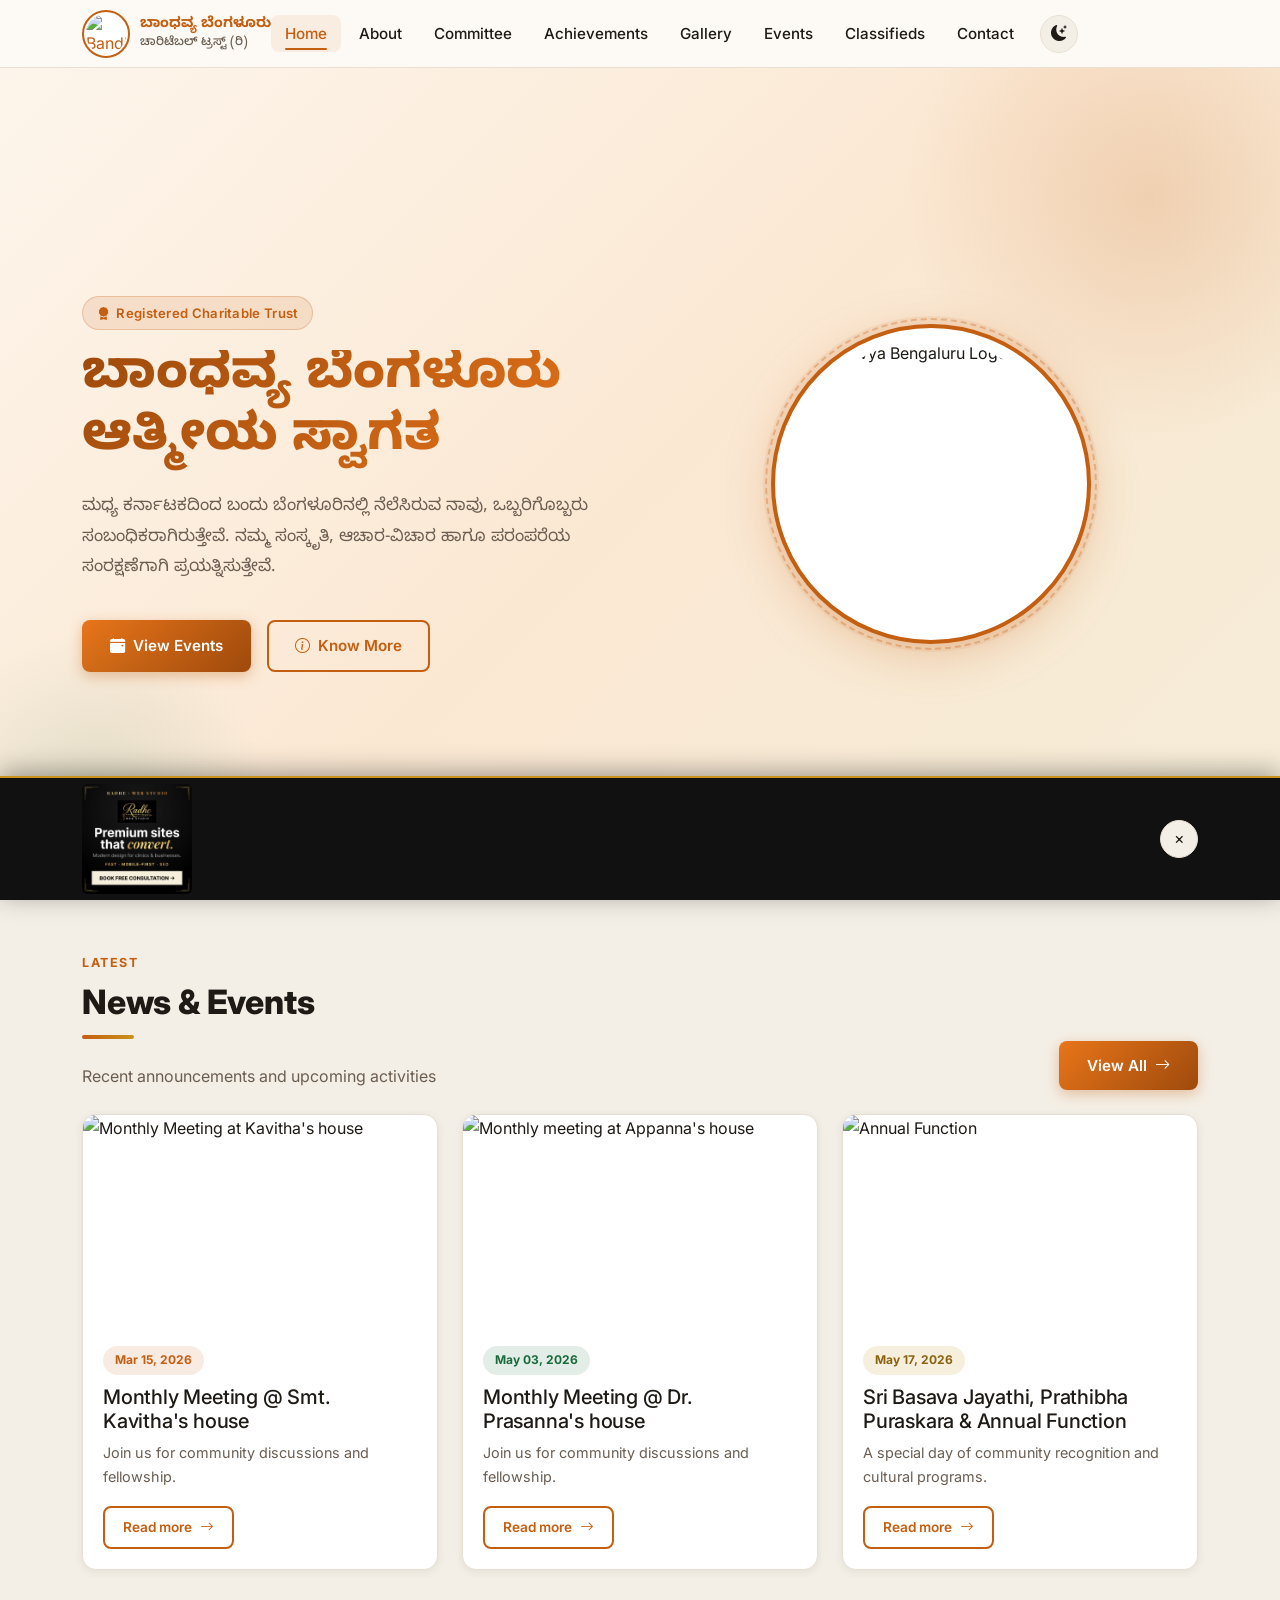
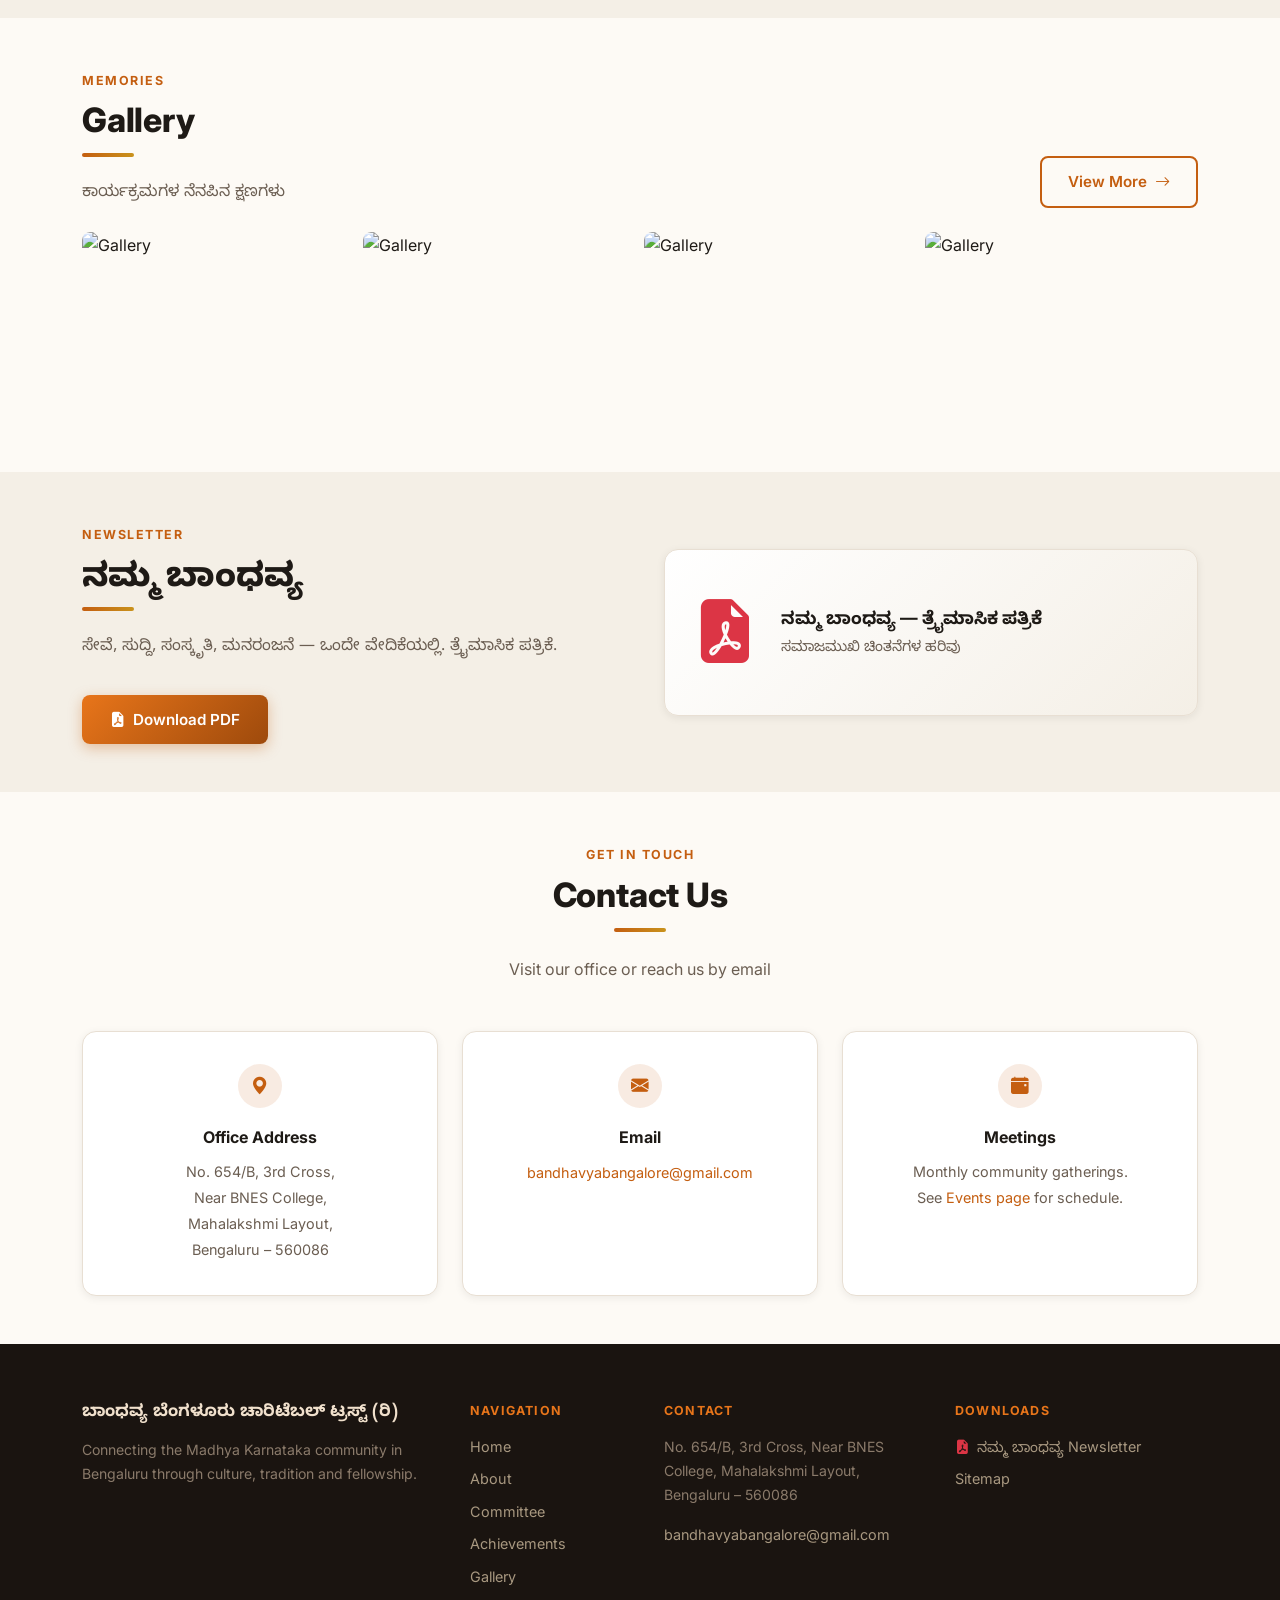
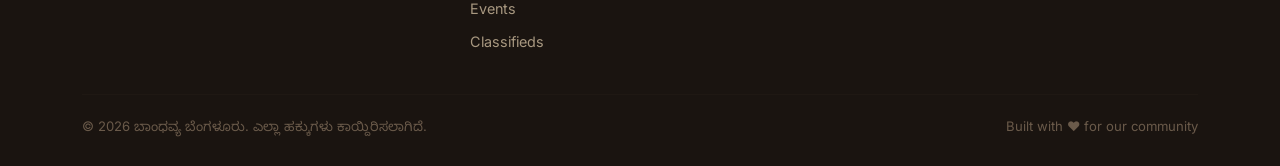
==== commit bafa734c: "Merge branch 'main' into main" ====
--- a/index.html
+++ b/index.html
@@ -103,8 +103,8 @@
               <img class="card-img" src="assets/images/events/ev-1.jpg" alt="Monthly meeting at Appanna's house" />
             </div>
             <div class="card-body">
-              <span class="event-badge badge-green">April 19, 2026</span>
-              <h3 class="h5 mb-2">Monthly Meeting @ Sri. Appanna's house</h3>
+              <span class="event-badge badge-green">May 03, 2026</span>
+              <h3 class="h5 mb-2">Monthly Meeting @ Dr. Prasanna's house</h3>
               <p class="mb-3" style="color:var(--text-muted);font-size:.9rem;">Join us for community discussions and
                 fellowship.</p>
               <a class="btn-outline-brand" style="font-size:.85rem;padding:8px 18px;" href="events.html">Read more <i
@@ -170,8 +170,8 @@
         </div>
         <div class="col-6 col-md-3">
           <div class="gallery-item" data-bs-toggle="modal" data-bs-target="#lightboxModal"
-            data-img="assets/images/gallery/g4.jpg">
-            <img src="assets/images/gallery/g4.jpg" alt="Gallery"
+            data-img="assets/images/gallery/g3-1.JPG">
+            <img src="assets/images/gallery/g3-1.JPG" alt="Gallery"
               style="height:180px;object-fit:cover;width:100%;border-radius:var(--radius-sm);" />
             <div class="gallery-overlay"><i class="bi bi-zoom-in"></i></div>
           </div>
@@ -395,4 +395,4 @@
   </script>
 </body>
 
-</html>+</html>
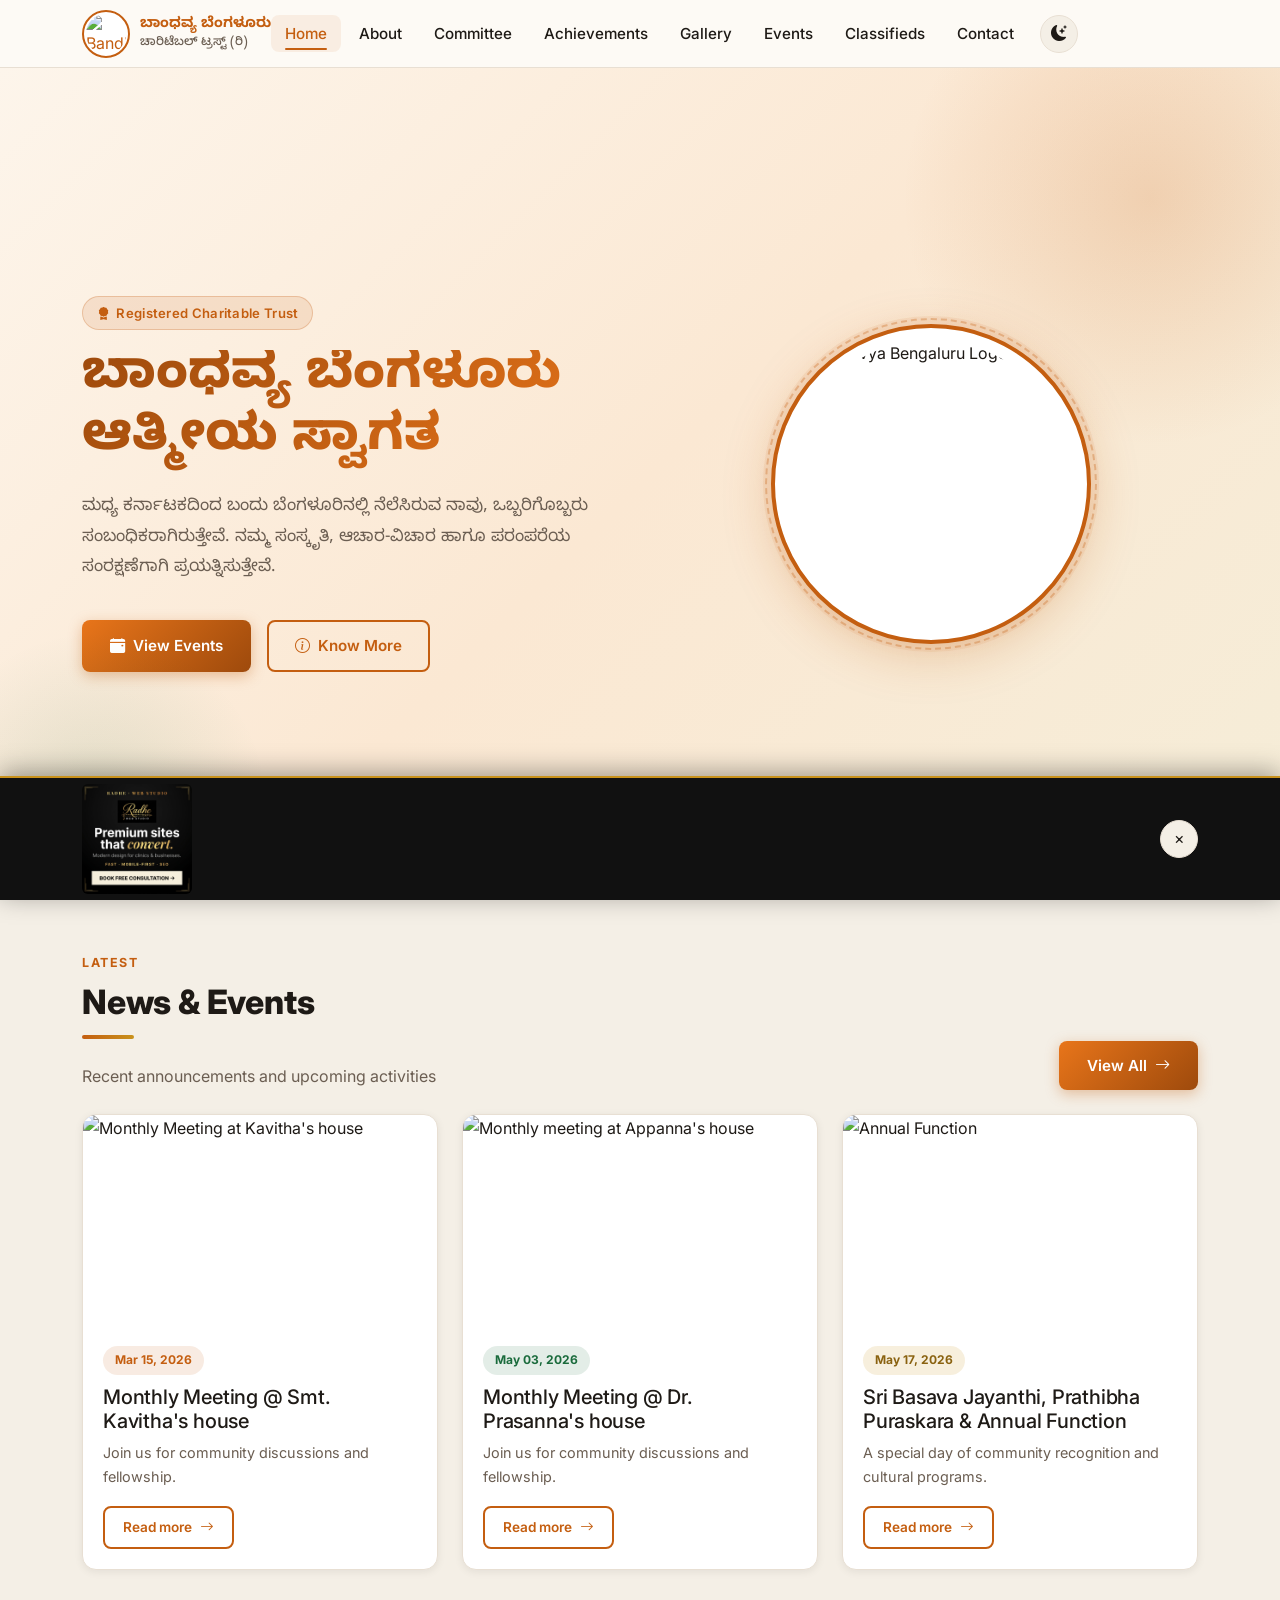
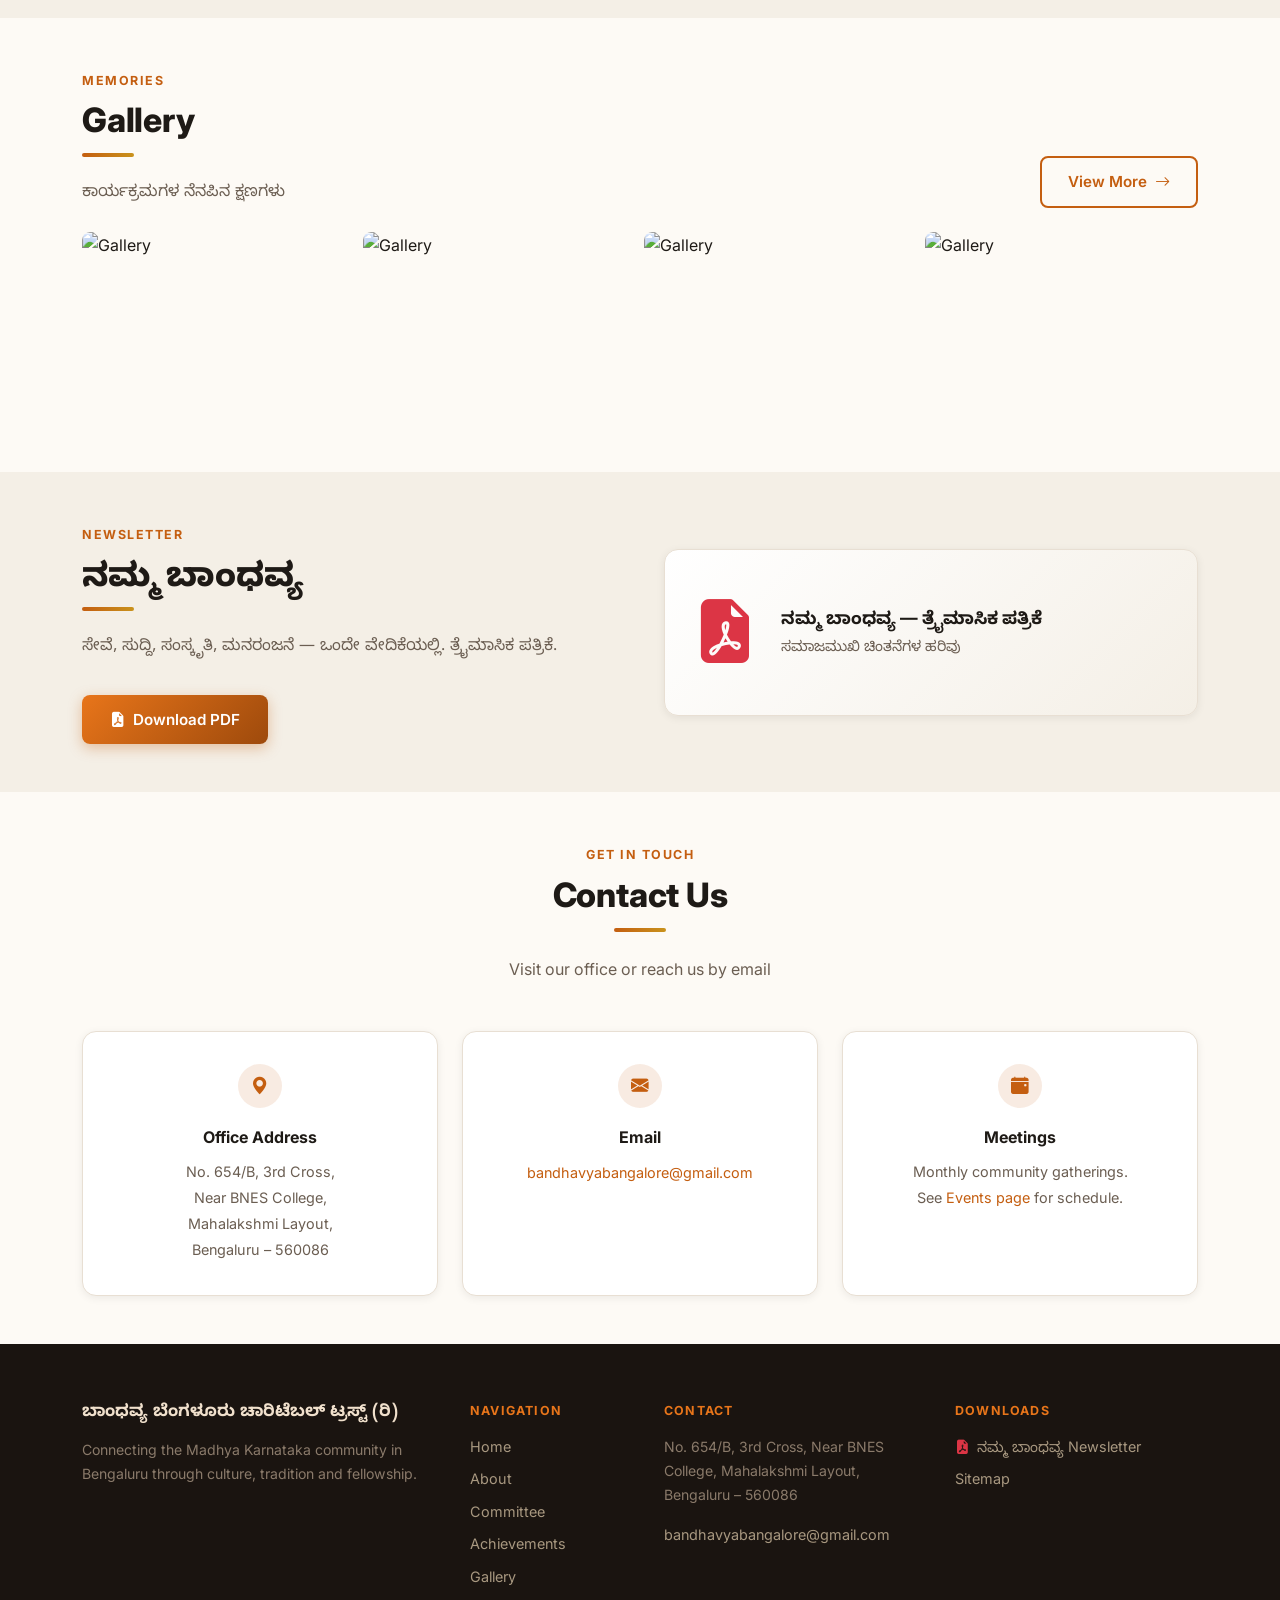
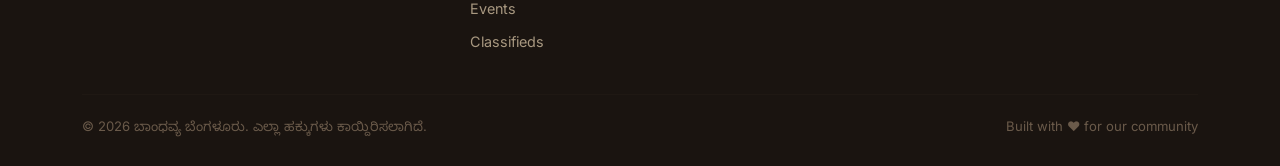
==== commit 089b6a88: "Update index.html" ====
--- a/index.html
+++ b/index.html
@@ -119,7 +119,7 @@
             </div>
             <div class="card-body">
               <span class="event-badge badge-gold">May 17, 2026</span>
-              <h3 class="h5 mb-2">Sri Basava Jayathi, Prathibha Puraskara &amp; Annual Function</h3>
+              <h3 class="h5 mb-2">Sri Basava Jayanthi, Prathibha Puraskara &amp; Annual Function</h3>
               <p class="mb-3" style="color:var(--text-muted);font-size:.9rem;">A special day of community recognition
                 and cultural programs.</p>
               <a class="btn-outline-brand" style="font-size:.85rem;padding:8px 18px;" href="events.html">Read more <i
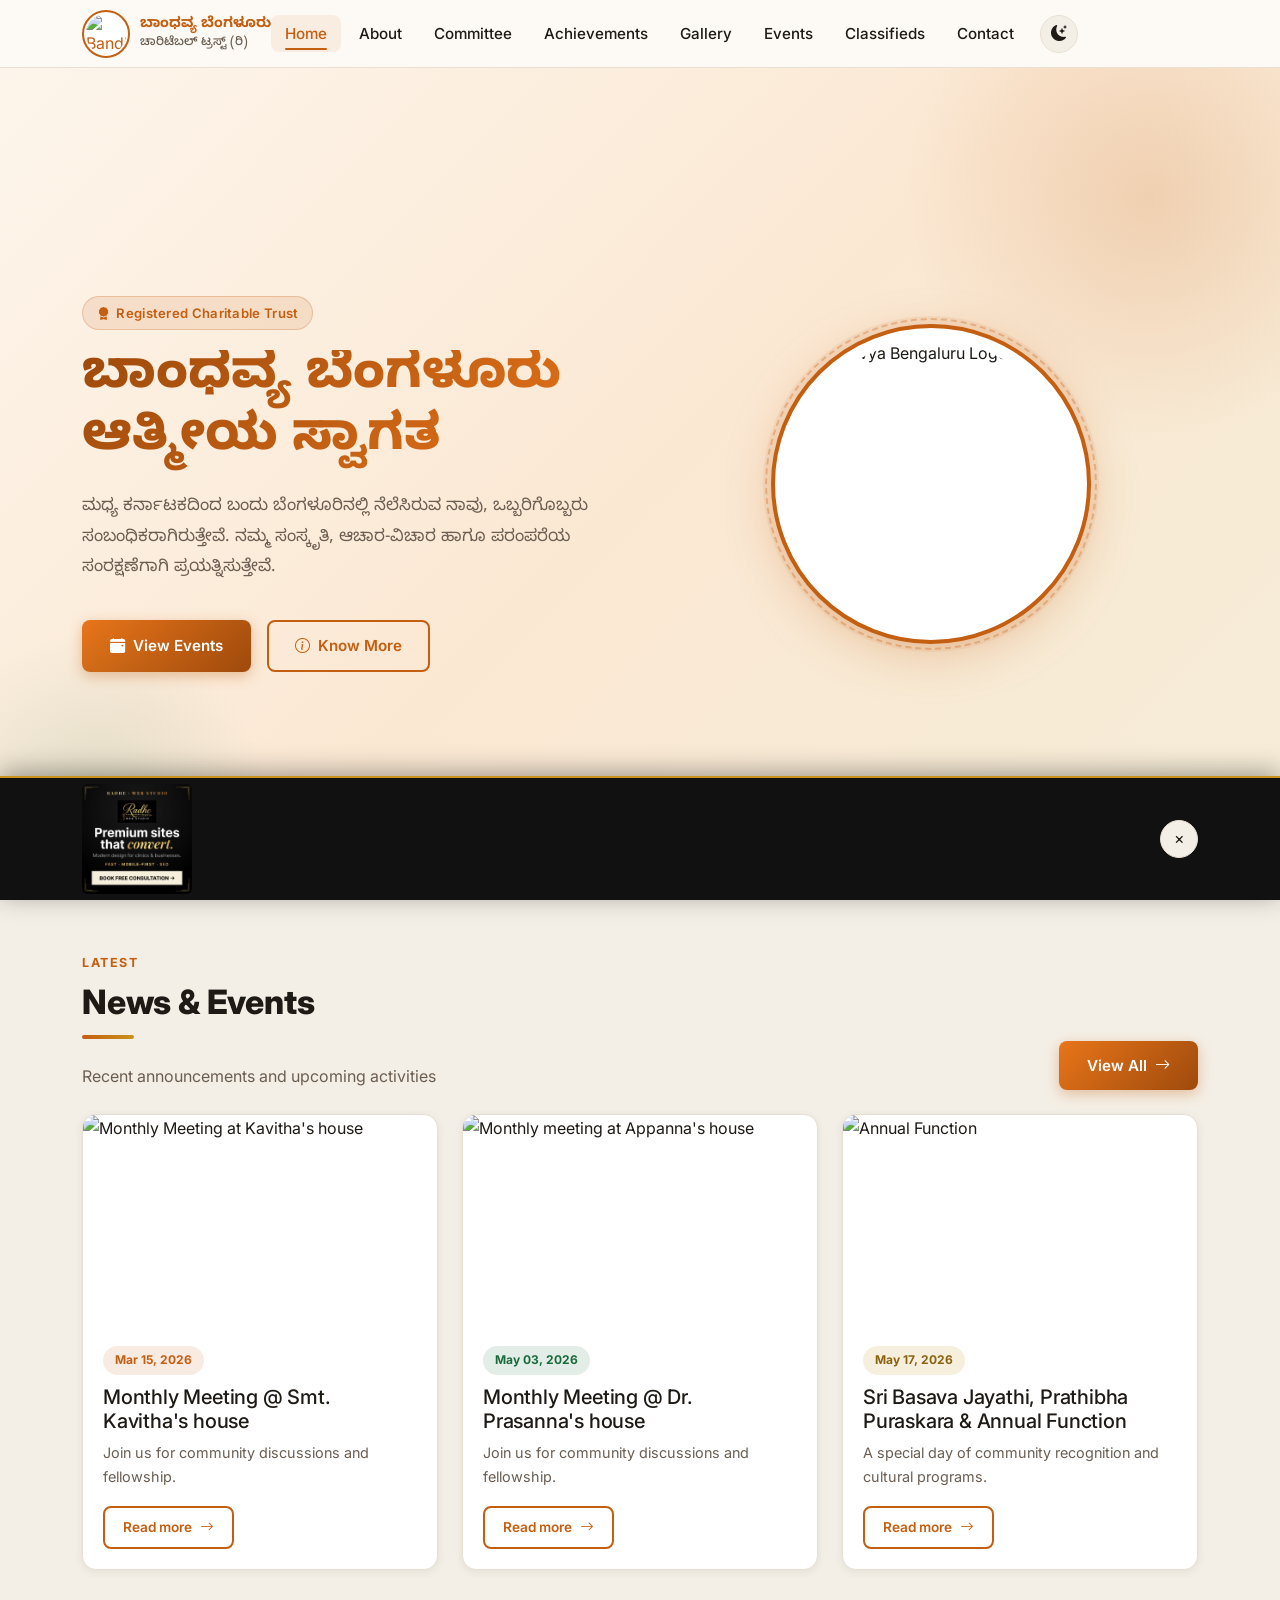
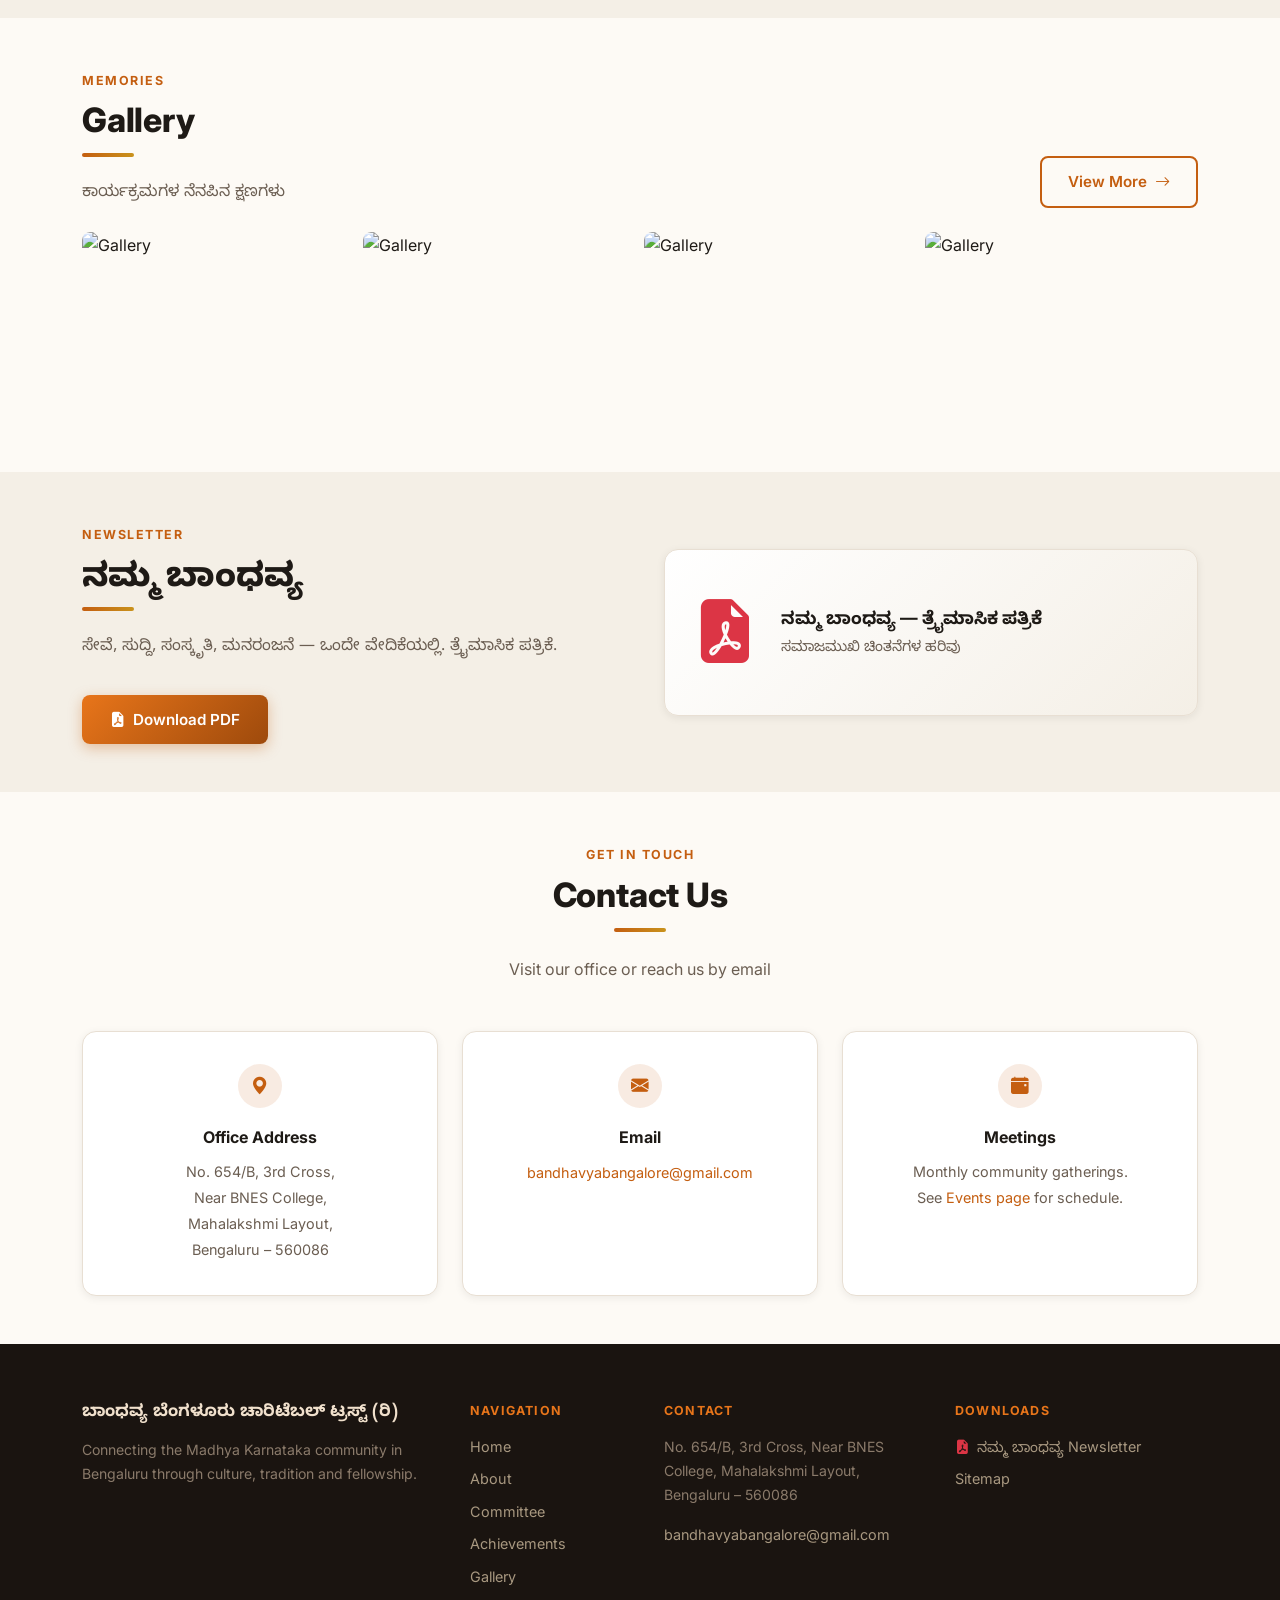
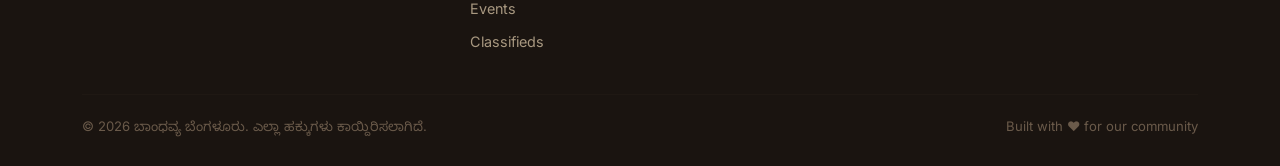
==== commit 26206a62: "Merge branch 'main' of https://github.com/sajjanaaru-ops/bandhayva_bengaluru" ====
--- a/index.html
+++ b/index.html
@@ -119,7 +119,7 @@
             </div>
             <div class="card-body">
               <span class="event-badge badge-gold">May 17, 2026</span>
-              <h3 class="h5 mb-2">Sri Basava Jayanthi, Prathibha Puraskara &amp; Annual Function</h3>
+              <h3 class="h5 mb-2">Sri Basava Jayathi, Prathibha Puraskara &amp; Annual Function</h3>
               <p class="mb-3" style="color:var(--text-muted);font-size:.9rem;">A special day of community recognition
                 and cultural programs.</p>
               <a class="btn-outline-brand" style="font-size:.85rem;padding:8px 18px;" href="events.html">Read more <i
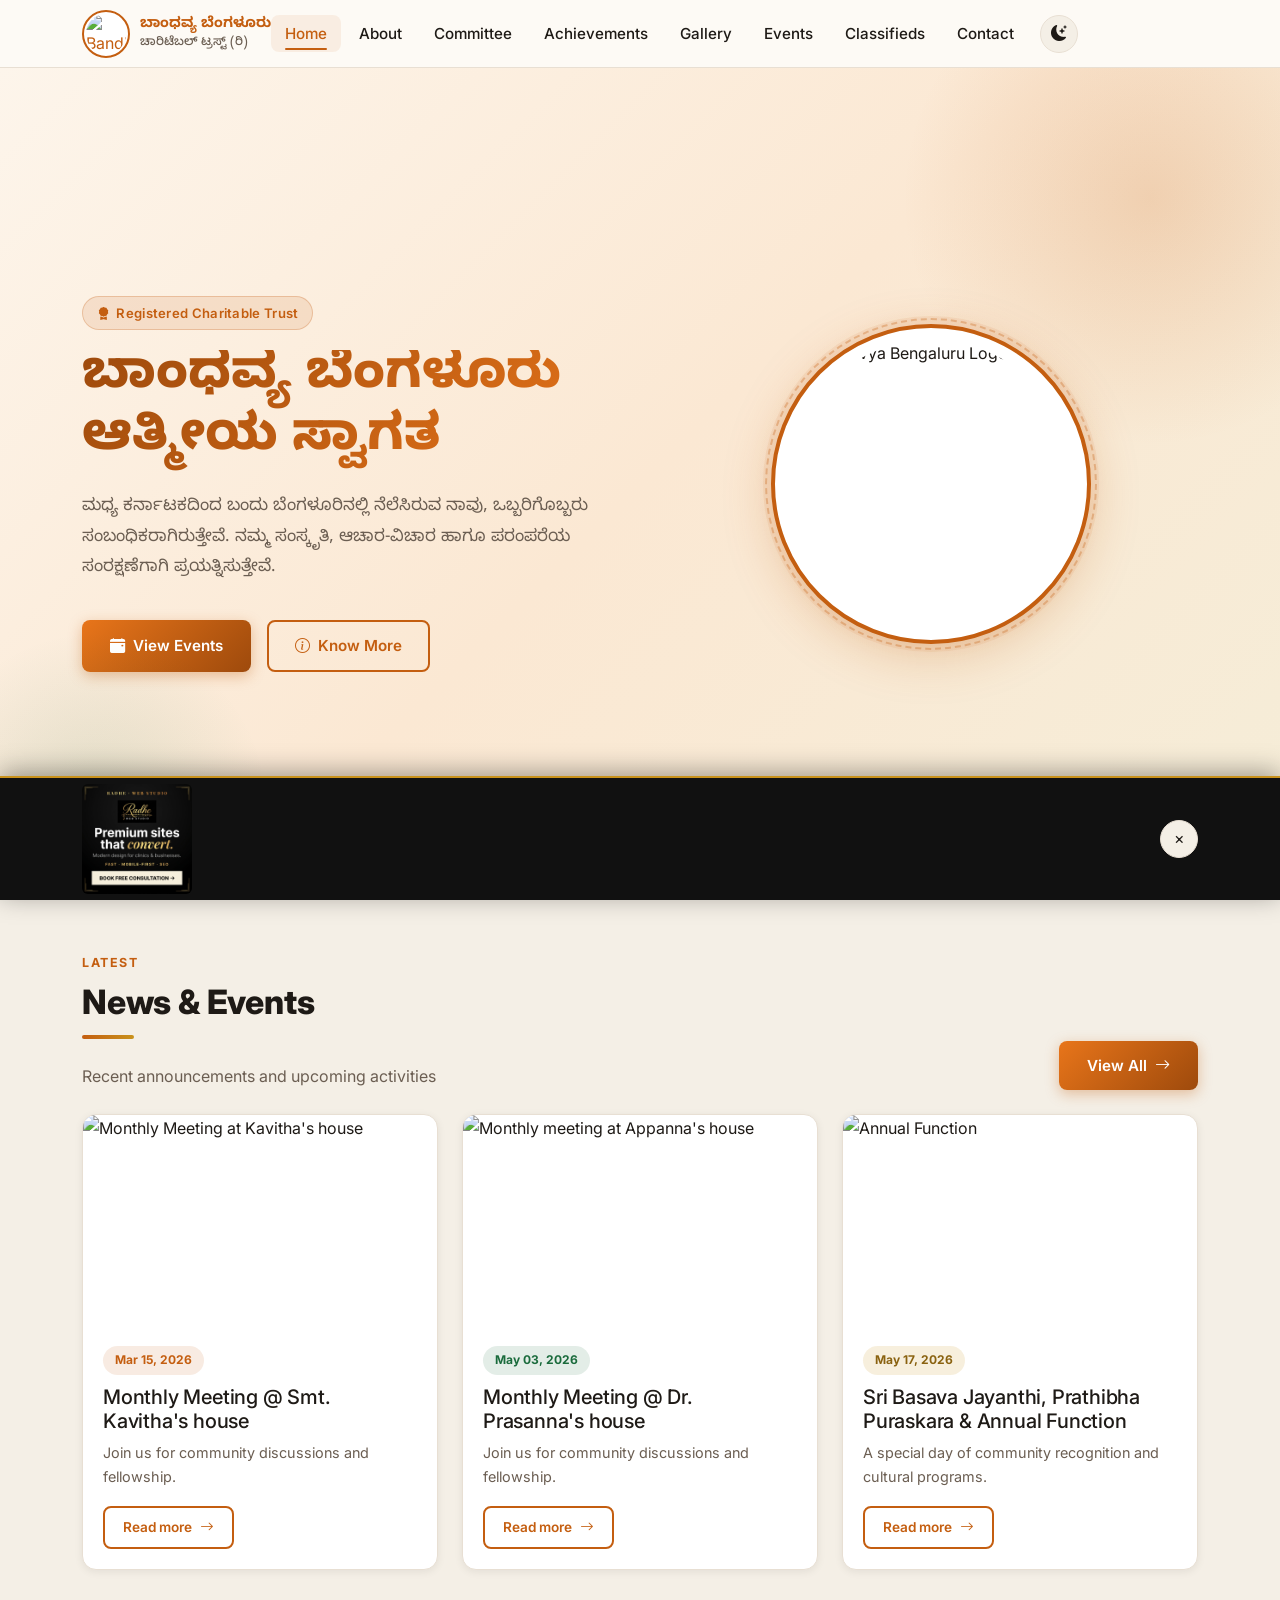
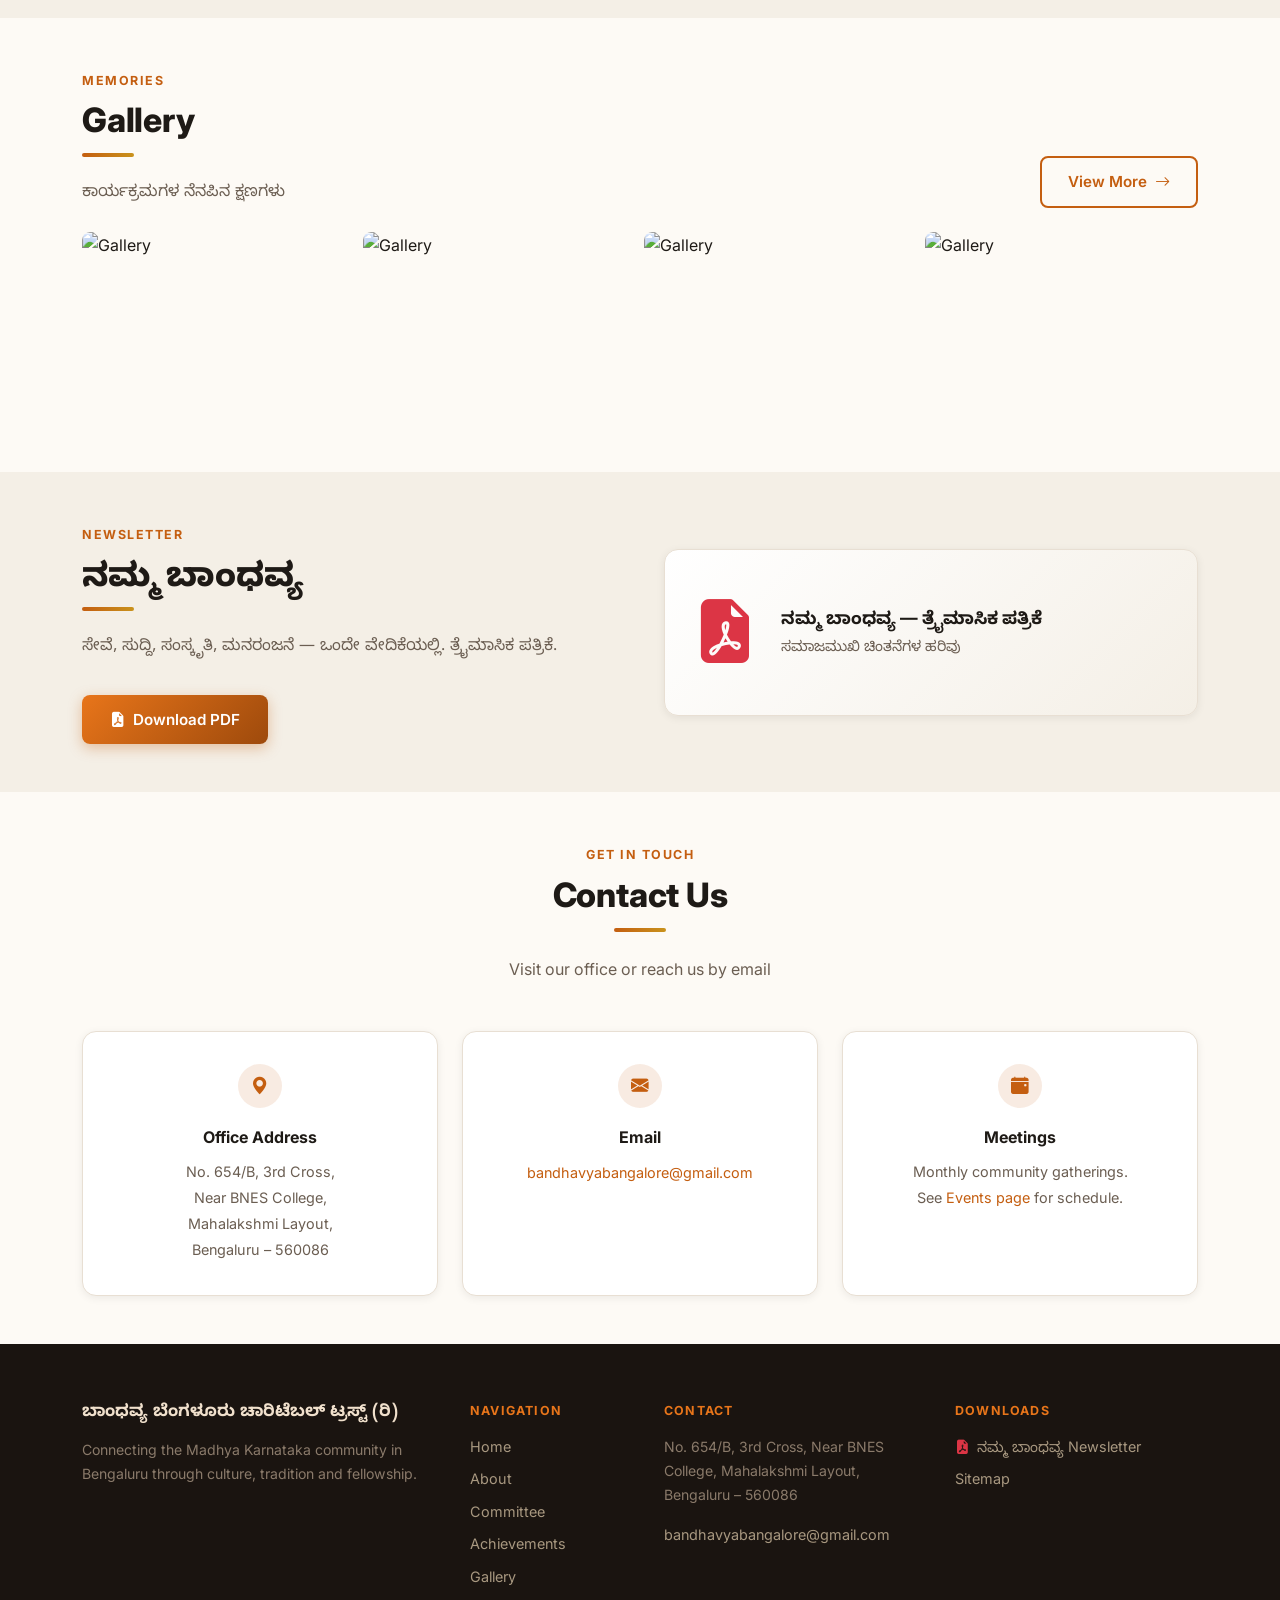
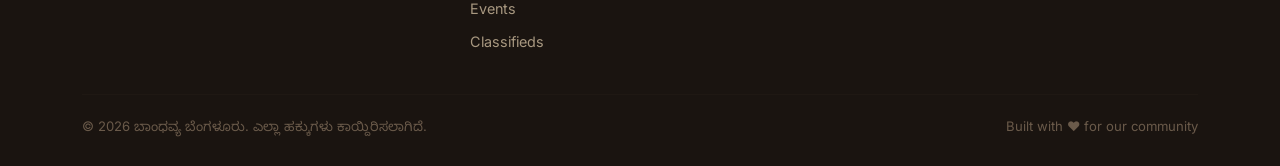
==== commit dd705a65: "Merge branch 'main' into main" ====
--- a/index.html
+++ b/index.html
@@ -119,7 +119,7 @@
             </div>
             <div class="card-body">
               <span class="event-badge badge-gold">May 17, 2026</span>
-              <h3 class="h5 mb-2">Sri Basava Jayathi, Prathibha Puraskara &amp; Annual Function</h3>
+              <h3 class="h5 mb-2">Sri Basava Jayanthi, Prathibha Puraskara &amp; Annual Function</h3>
               <p class="mb-3" style="color:var(--text-muted);font-size:.9rem;">A special day of community recognition
                 and cultural programs.</p>
               <a class="btn-outline-brand" style="font-size:.85rem;padding:8px 18px;" href="events.html">Read more <i
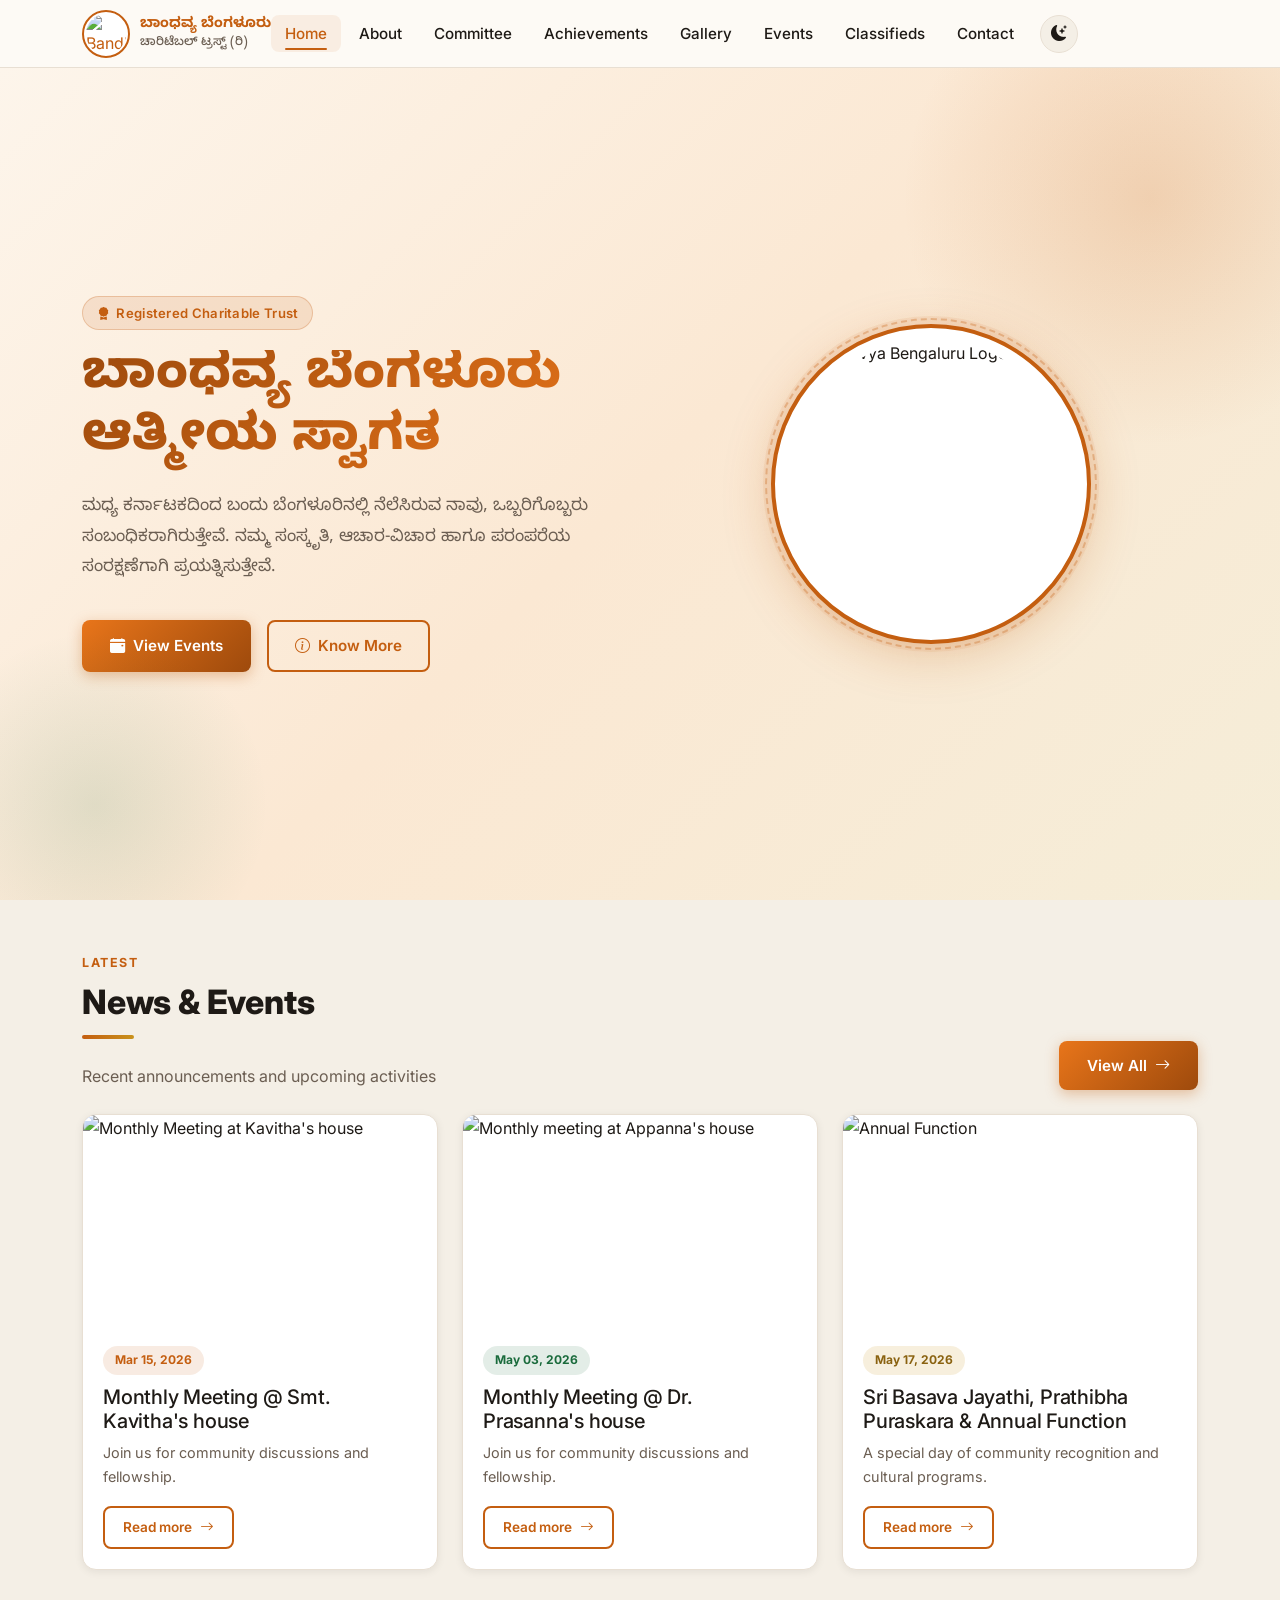
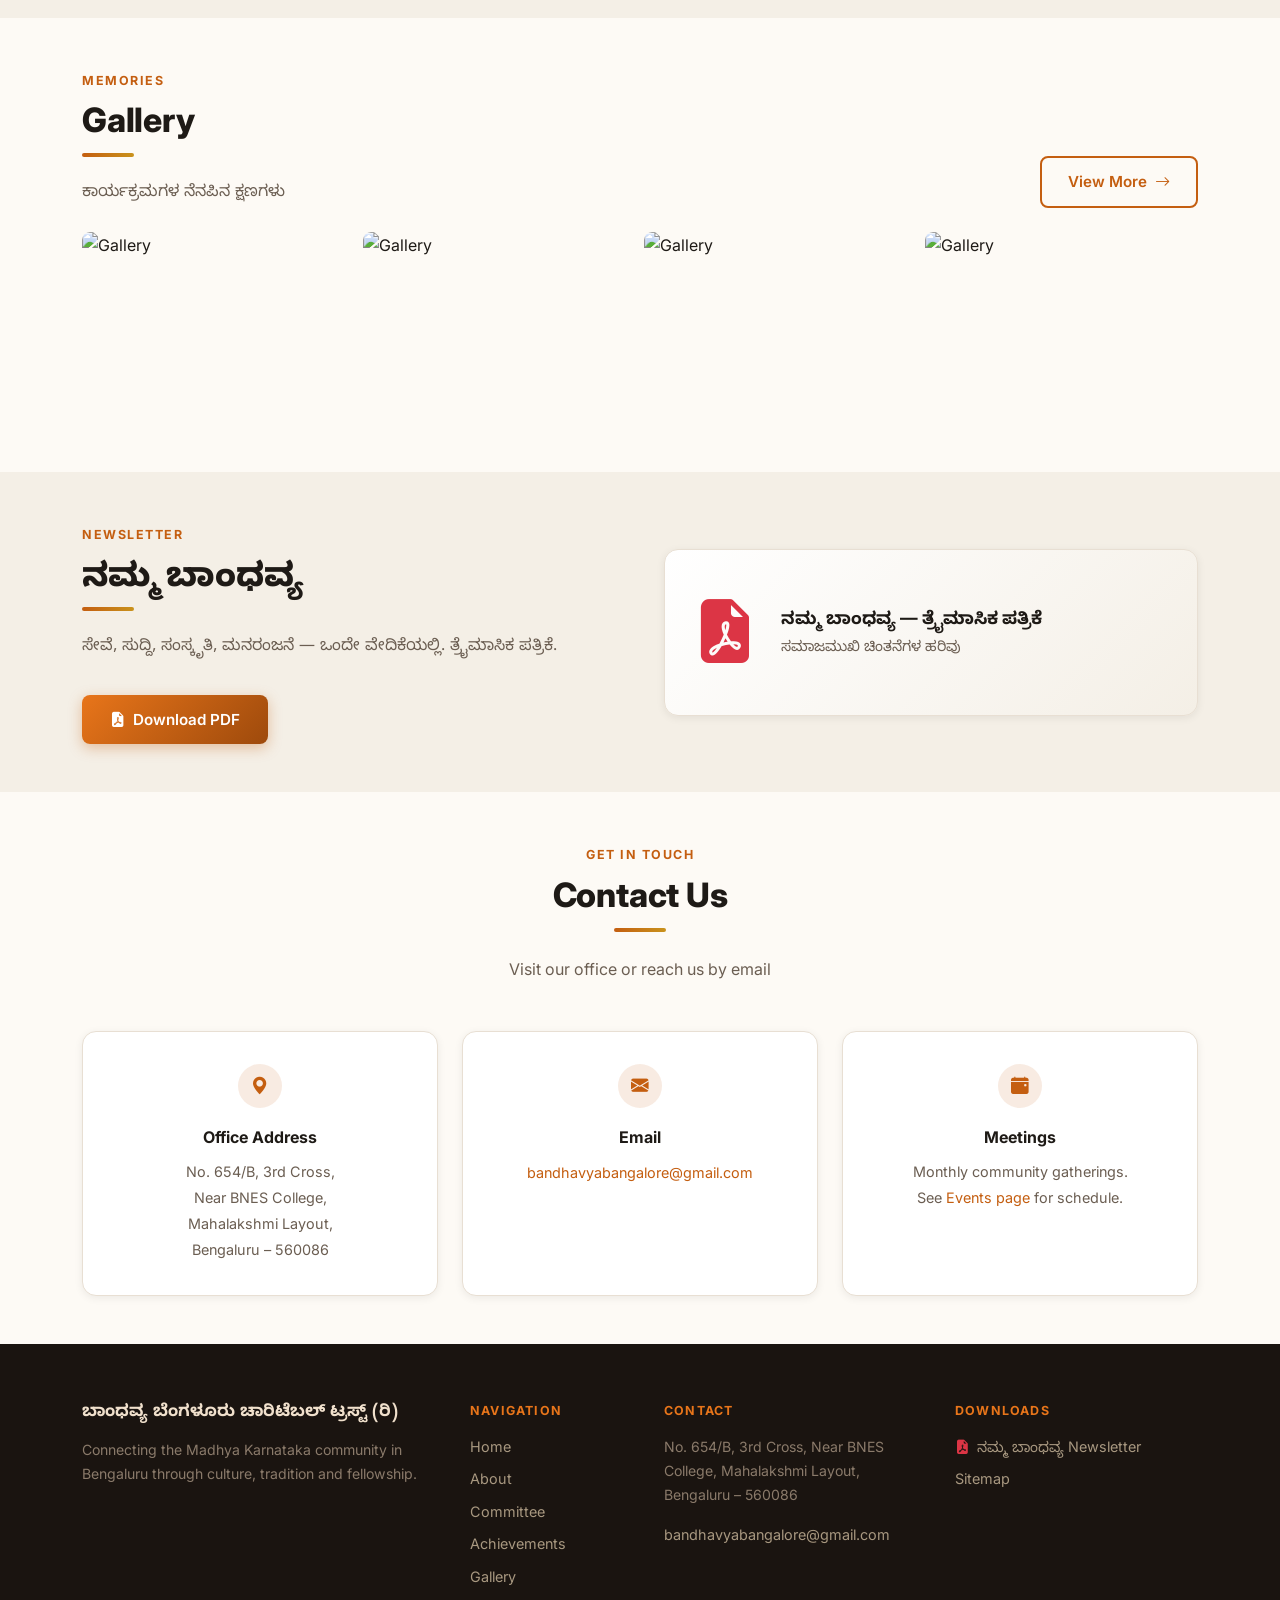
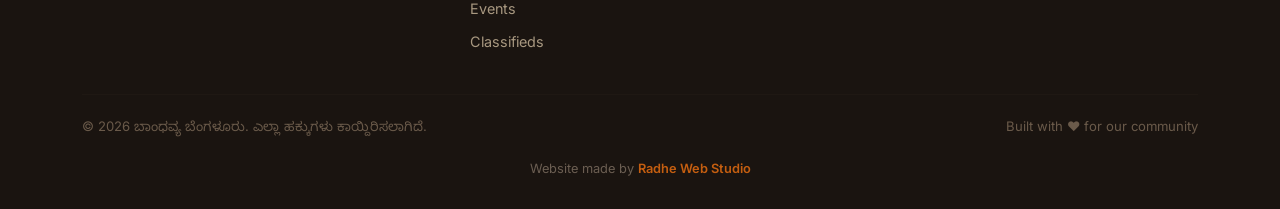
==== commit f38bdad0: "Removed the Ad sticky bar" ====
--- a/index.html
+++ b/index.html
@@ -119,7 +119,7 @@
             </div>
             <div class="card-body">
               <span class="event-badge badge-gold">May 17, 2026</span>
-              <h3 class="h5 mb-2">Sri Basava Jayanthi, Prathibha Puraskara &amp; Annual Function</h3>
+              <h3 class="h5 mb-2">Sri Basava Jayathi, Prathibha Puraskara &amp; Annual Function</h3>
               <p class="mb-3" style="color:var(--text-muted);font-size:.9rem;">A special day of community recognition
                 and cultural programs.</p>
               <a class="btn-outline-brand" style="font-size:.85rem;padding:8px 18px;" href="events.html">Read more <i
@@ -284,6 +284,9 @@
         <span class="footer-copy">© <span id="year"></span> ಬಾಂಧವ್ಯ ಬೆಂಗಳೂರು. ಎಲ್ಲಾ ಹಕ್ಕುಗಳು ಕಾಯ್ದಿರಿಸಲಾಗಿದೆ.</span>
         <span class="footer-copy">Built with ❤️ for our community</span>
       </div>
+      <div class="text-center mt-3">
+        <span class="footer-copy" style="font-size:.8rem;color:var(--text-muted);">Website made by <a href="https://radhewebstudio.com" target="_blank" rel="noopener" style="color:var(--brand);font-weight:600;">Radhe Web Studio</a></span>
+      </div>
     </div>
   </footer>
 
@@ -297,16 +300,6 @@
             style="border-radius:var(--radius-md);max-height:82vh;object-fit:contain;width:100%;" />
         </div>
       </div>
-    </div>
-  </div>
-
-  <!-- ── Sticky Ad ── -->
-  <div id="adRibbon" class="ad-ribbon d-none" role="region" aria-label="Sponsored">
-    <div class="container d-flex align-items-center justify-content-between gap-2">
-      <a href="https://radhewebstudio.com" target="_blank" rel="noopener nofollow sponsored" class="flex-grow-1" aria-label="Radhe Web Studio — Premium websites">
-        <img src="assets/images/ads/radhe-webstudio-ad.png" alt="Radhe Web Studio — Premium sites that convert" loading="lazy" />
-      </a>
-      <button class="btn-theme" id="adRibbonClose" aria-label="Close advertisement" title="Close">×</button>
     </div>
   </div>
 
@@ -386,12 +379,6 @@
       });
     });
 
-    // ── Ad ribbon
-    const ribbon = document.getElementById('adRibbon');
-    setTimeout(() => ribbon && ribbon.classList.remove('d-none'), 1200);
-    document.getElementById('adRibbonClose')?.addEventListener('click', () => {
-      ribbon.classList.add('d-none');
-    });
   </script>
 </body>
 
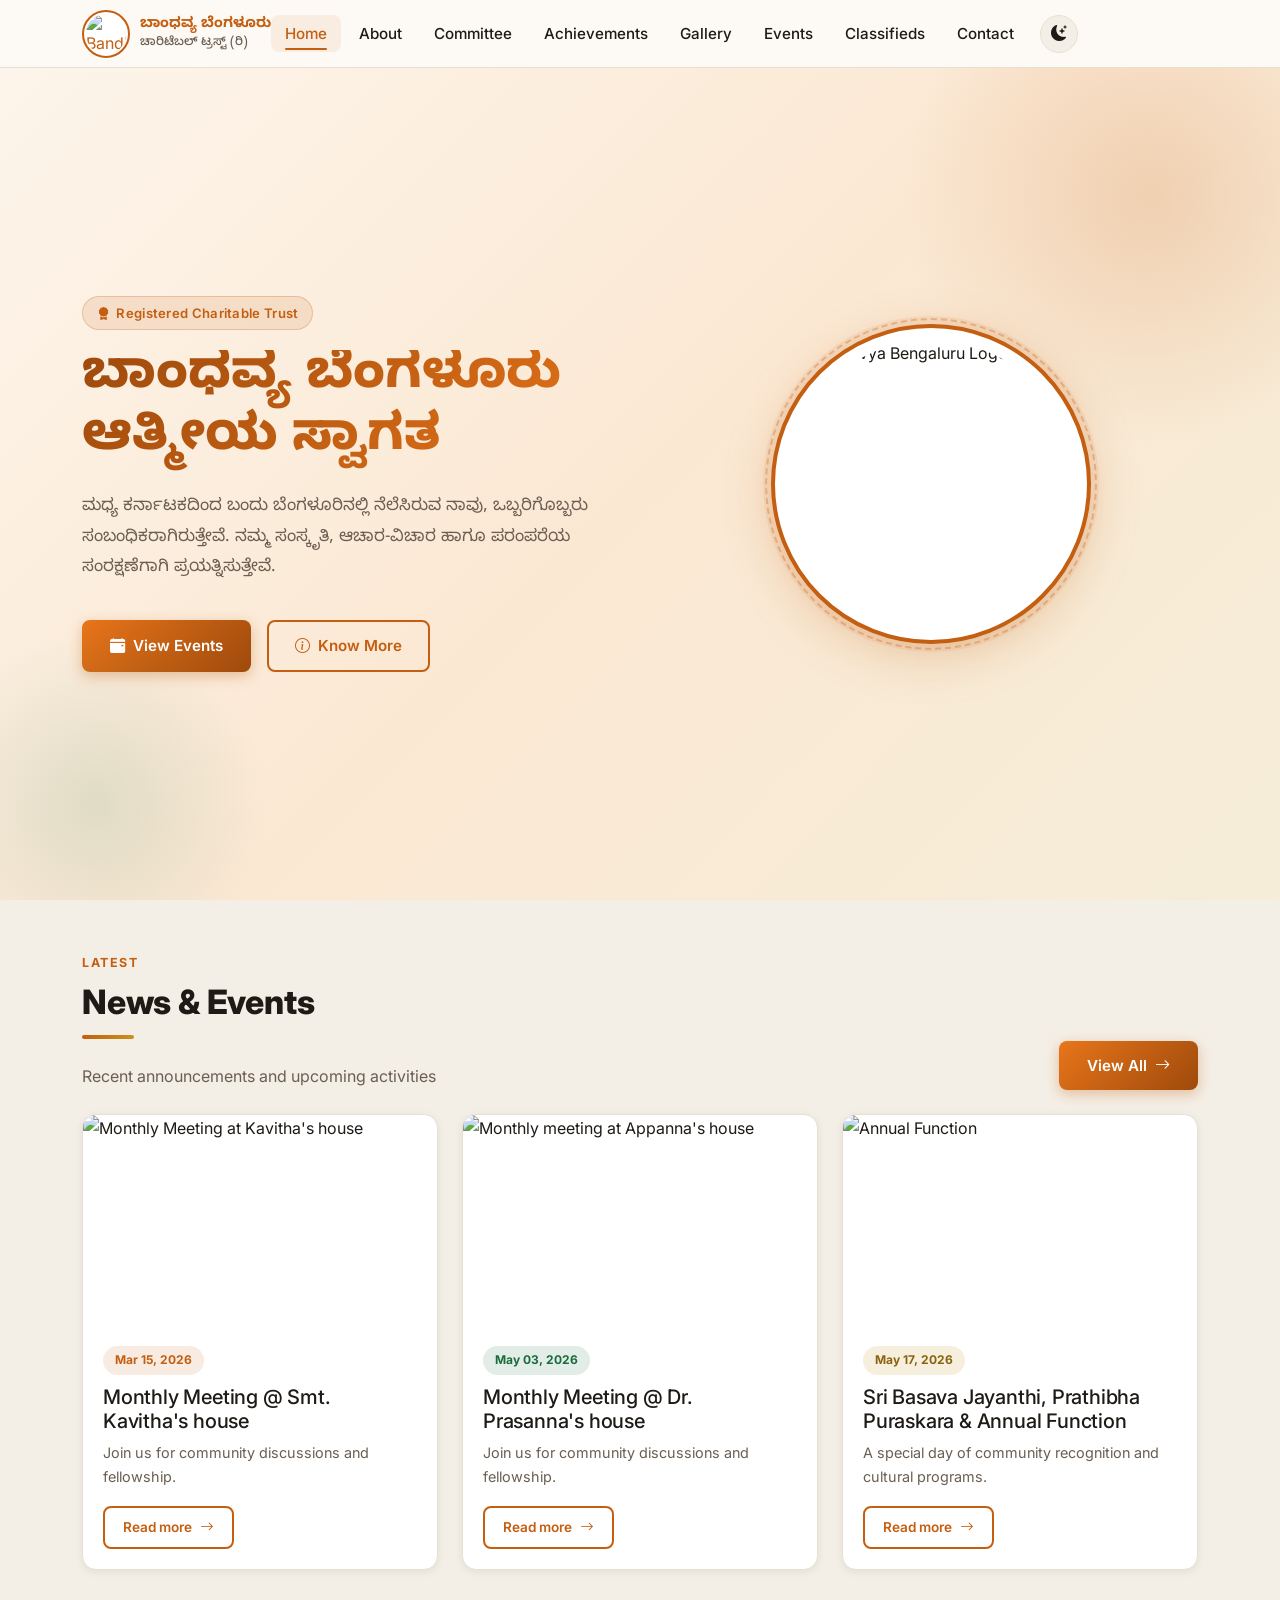
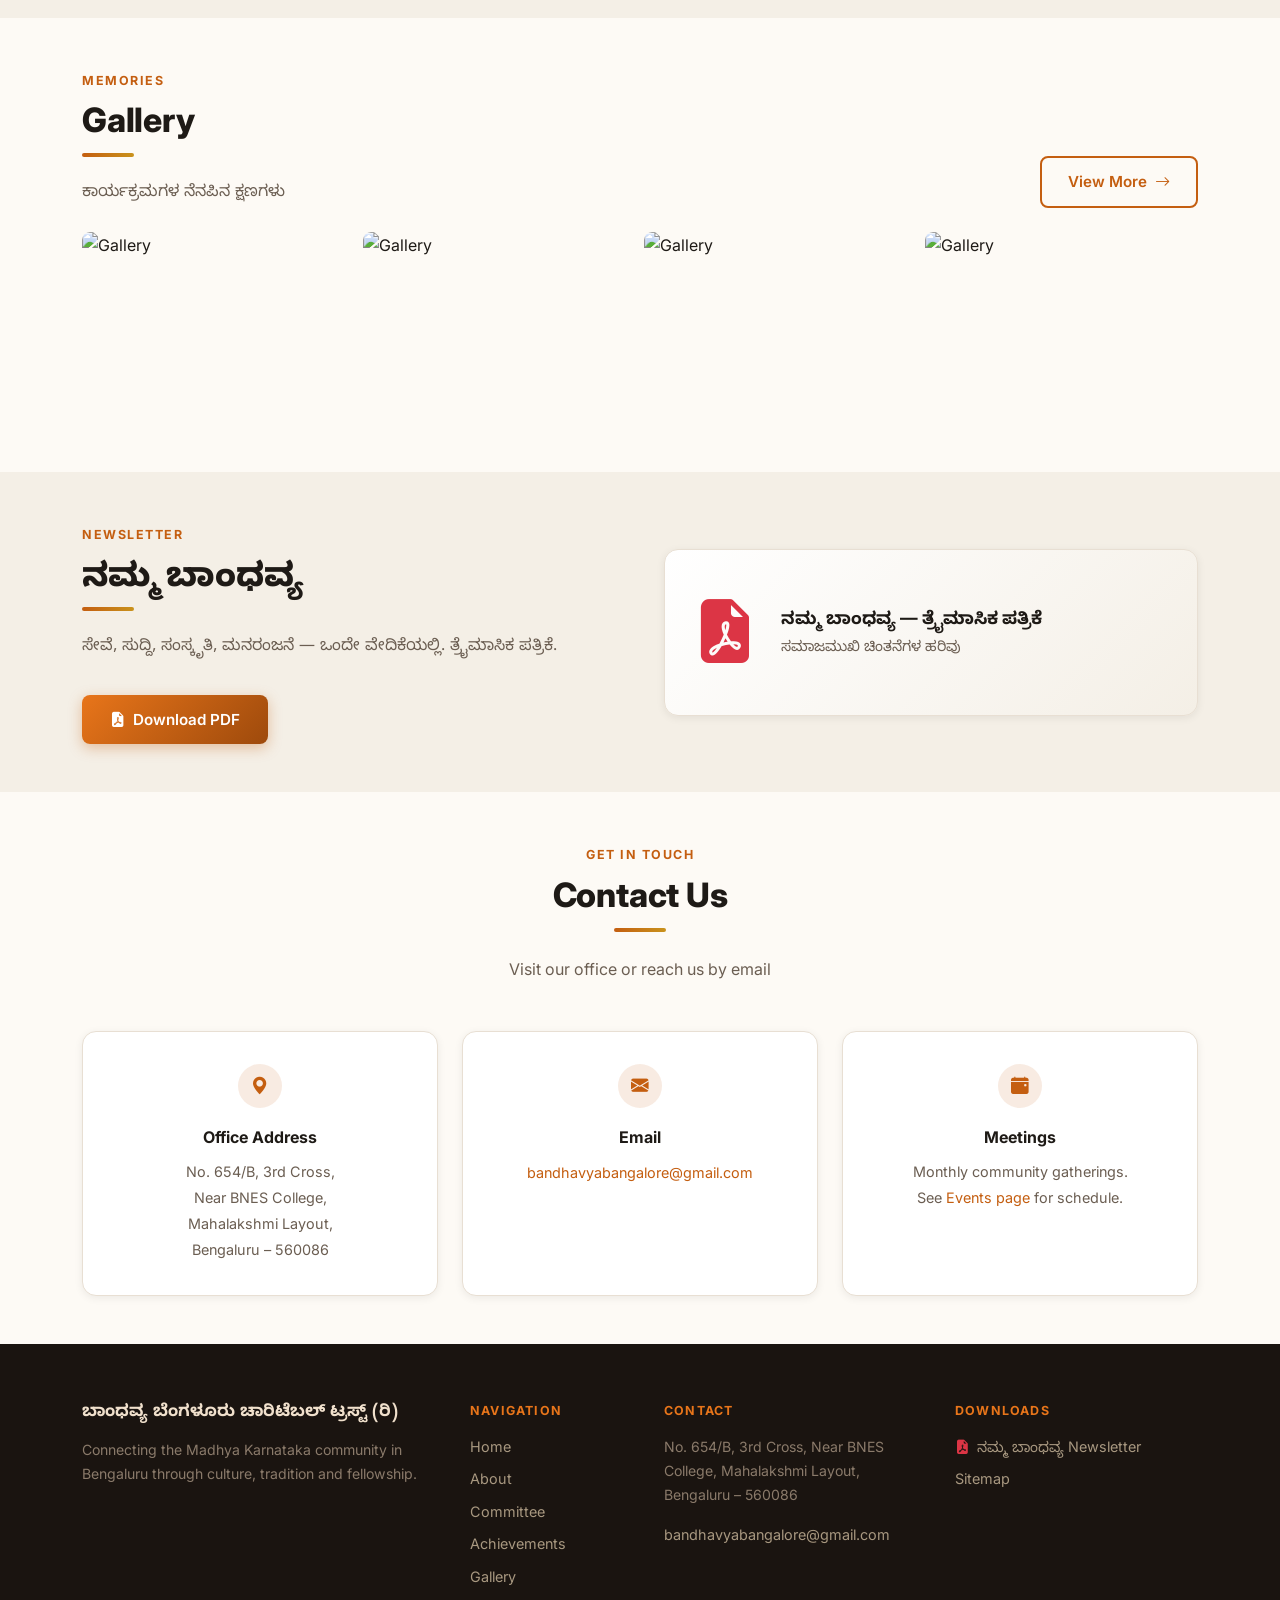
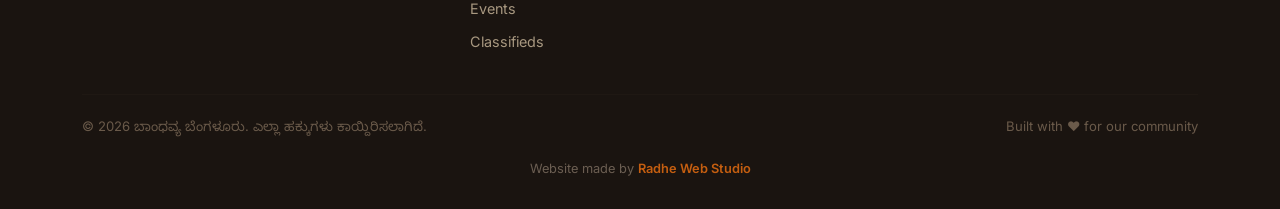
==== commit 3681aa2e: "Merge branch 'main' of https://github.com/sajjanaaru-ops/bandhayva_bengaluru" ====
--- a/index.html
+++ b/index.html
@@ -119,7 +119,7 @@
             </div>
             <div class="card-body">
               <span class="event-badge badge-gold">May 17, 2026</span>
-              <h3 class="h5 mb-2">Sri Basava Jayathi, Prathibha Puraskara &amp; Annual Function</h3>
+              <h3 class="h5 mb-2">Sri Basava Jayanthi, Prathibha Puraskara &amp; Annual Function</h3>
               <p class="mb-3" style="color:var(--text-muted);font-size:.9rem;">A special day of community recognition
                 and cultural programs.</p>
               <a class="btn-outline-brand" style="font-size:.85rem;padding:8px 18px;" href="events.html">Read more <i
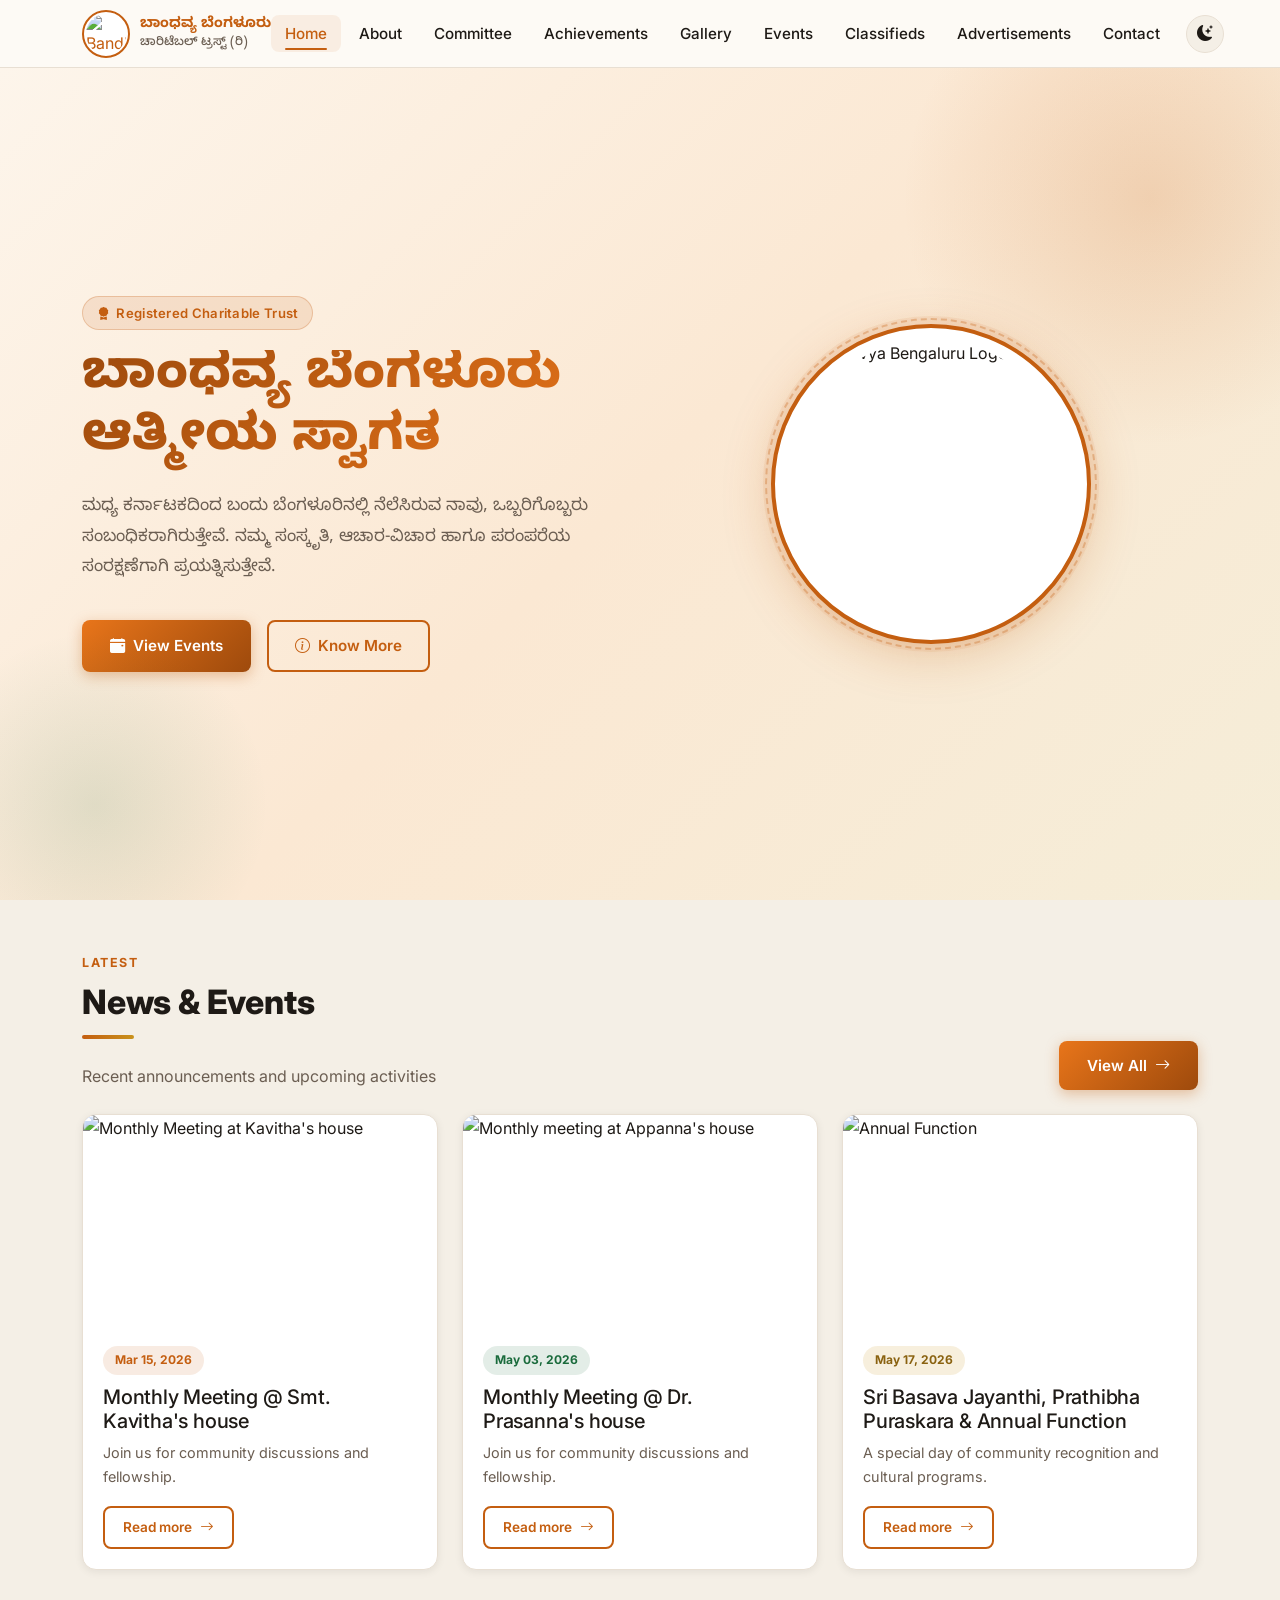
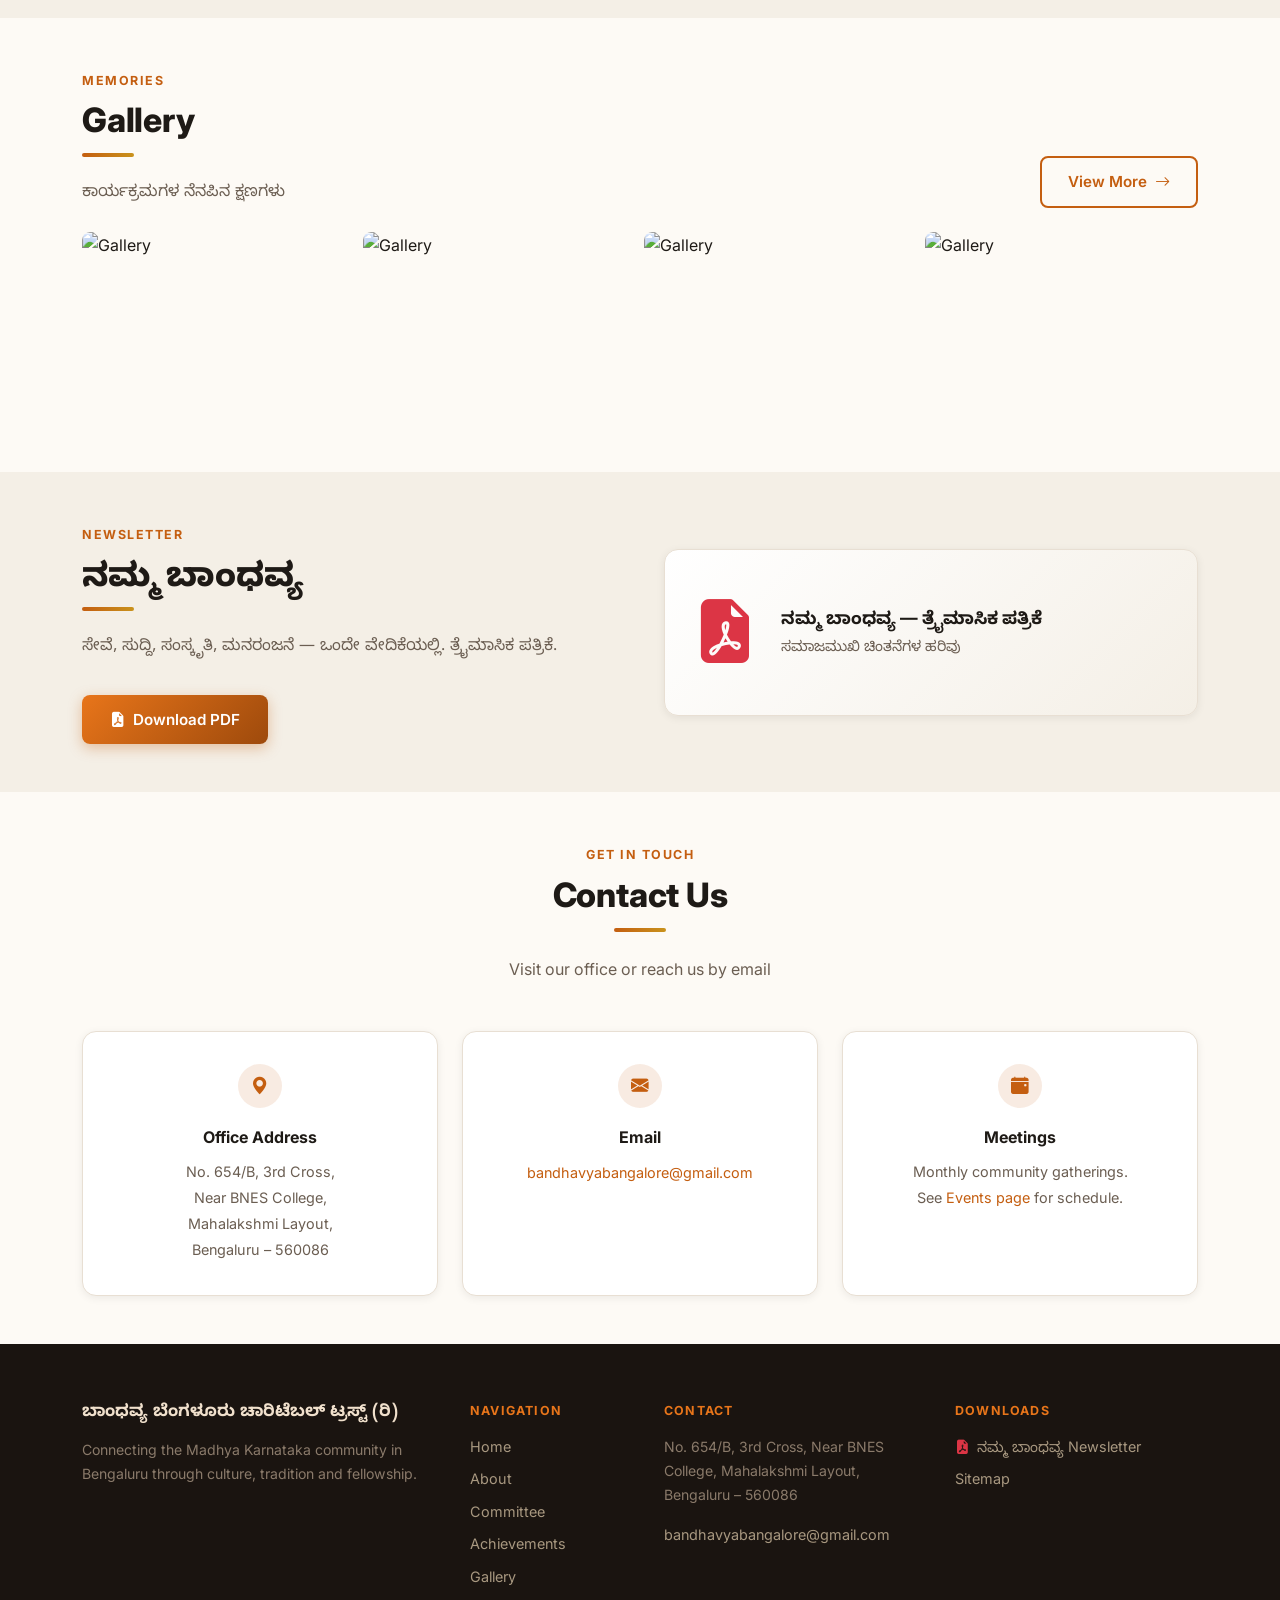
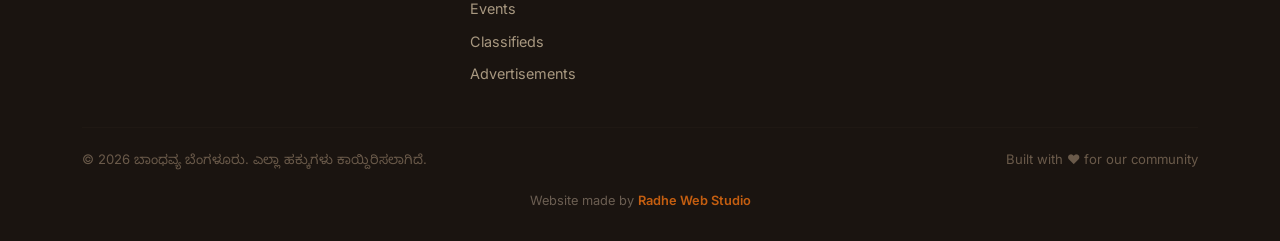
==== commit 5bf5aa7f: "Added the advertisement page" ====
--- a/index.html
+++ b/index.html
@@ -36,6 +36,7 @@
         <a class="nav-link" href="gallery.html">Gallery</a>
         <a class="nav-link" href="events.html">Events</a>
         <a class="nav-link" href="classifieds.html">Classifieds</a>
+        <a class="nav-link" href="advertisements.html">Advertisements</a>
         <a class="nav-link" href="#contact">Contact</a>
         <button class="btn-theme ms-2" id="themeToggle" title="Toggle dark mode">
           <i class="bi bi-moon-stars-fill" id="themeIcon"></i>
@@ -264,6 +265,7 @@
           <a class="footer-link" href="gallery.html">Gallery</a>
           <a class="footer-link" href="events.html">Events</a>
           <a class="footer-link" href="classifieds.html">Classifieds</a>
+          <a class="footer-link" href="advertisements.html">Advertisements</a>
         </div>
         <div class="col-sm-6 col-lg-3">
           <div class="footer-heading">Contact</div>
